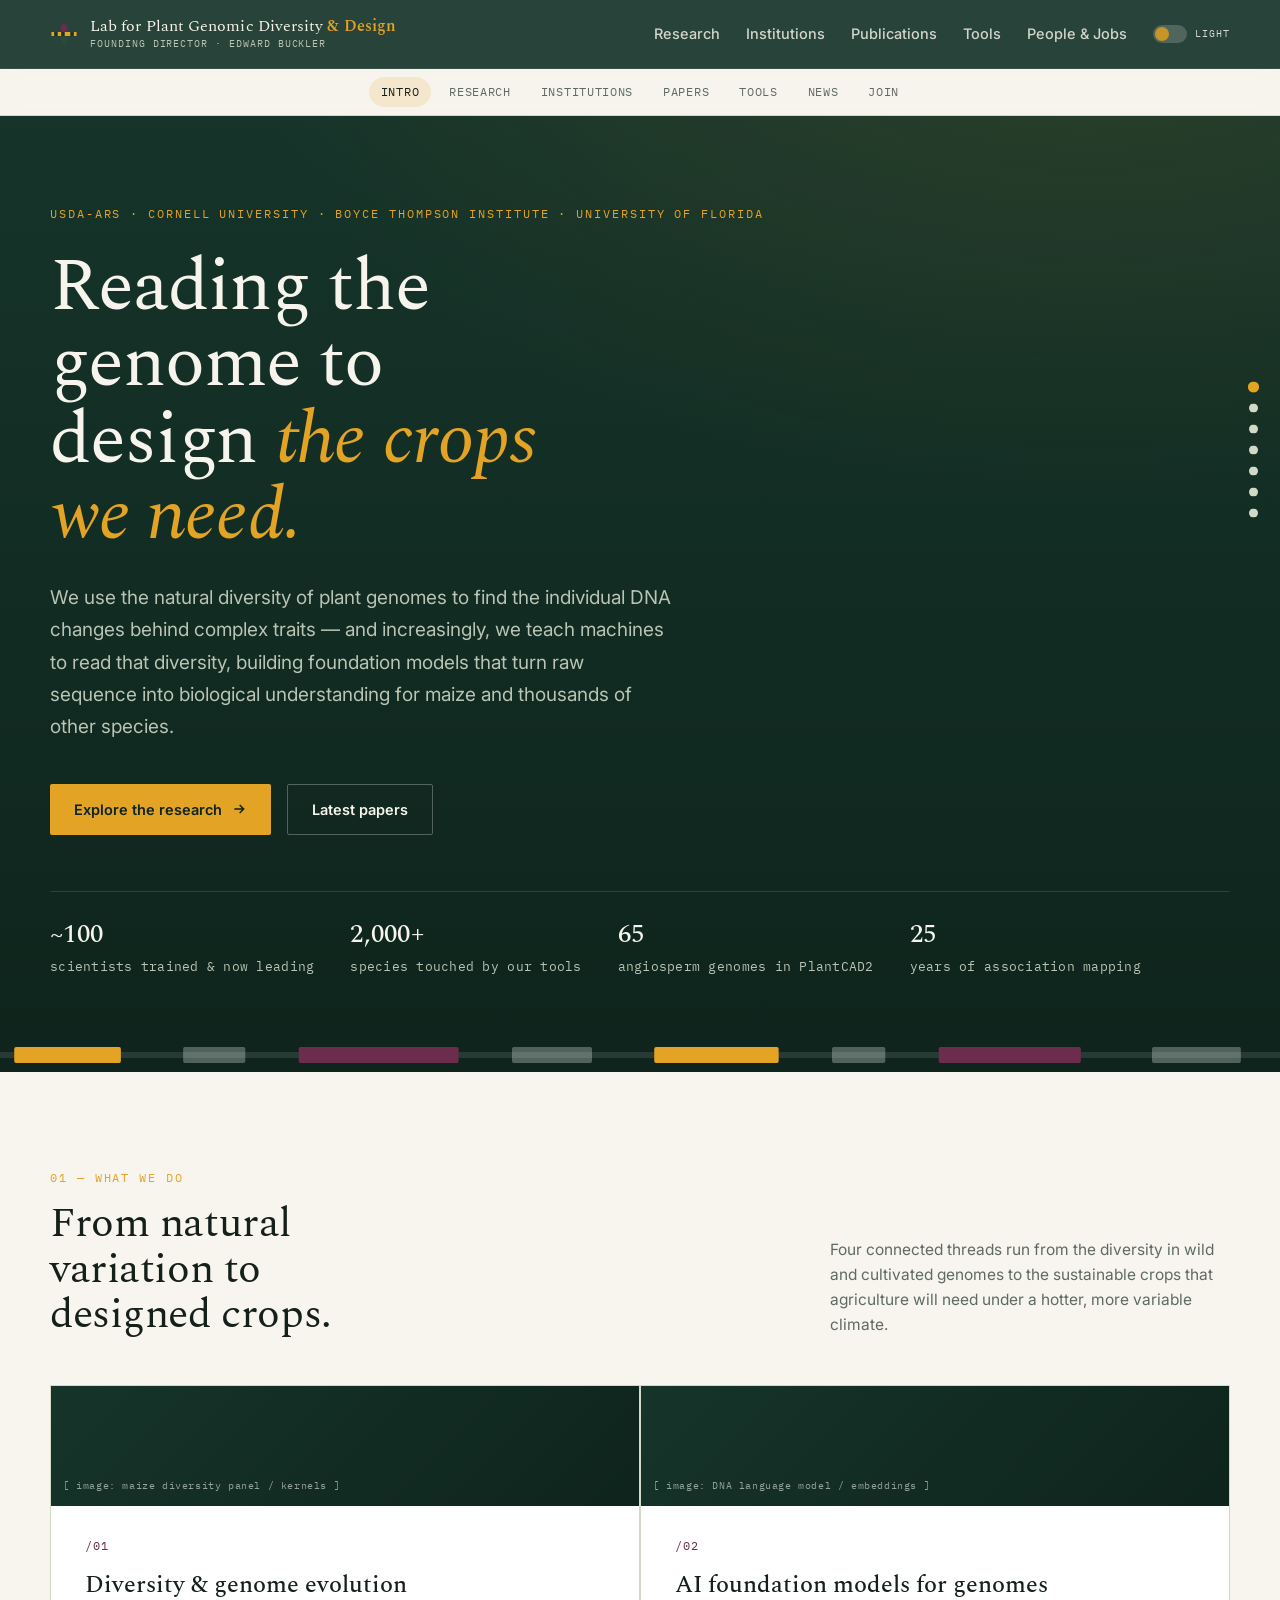
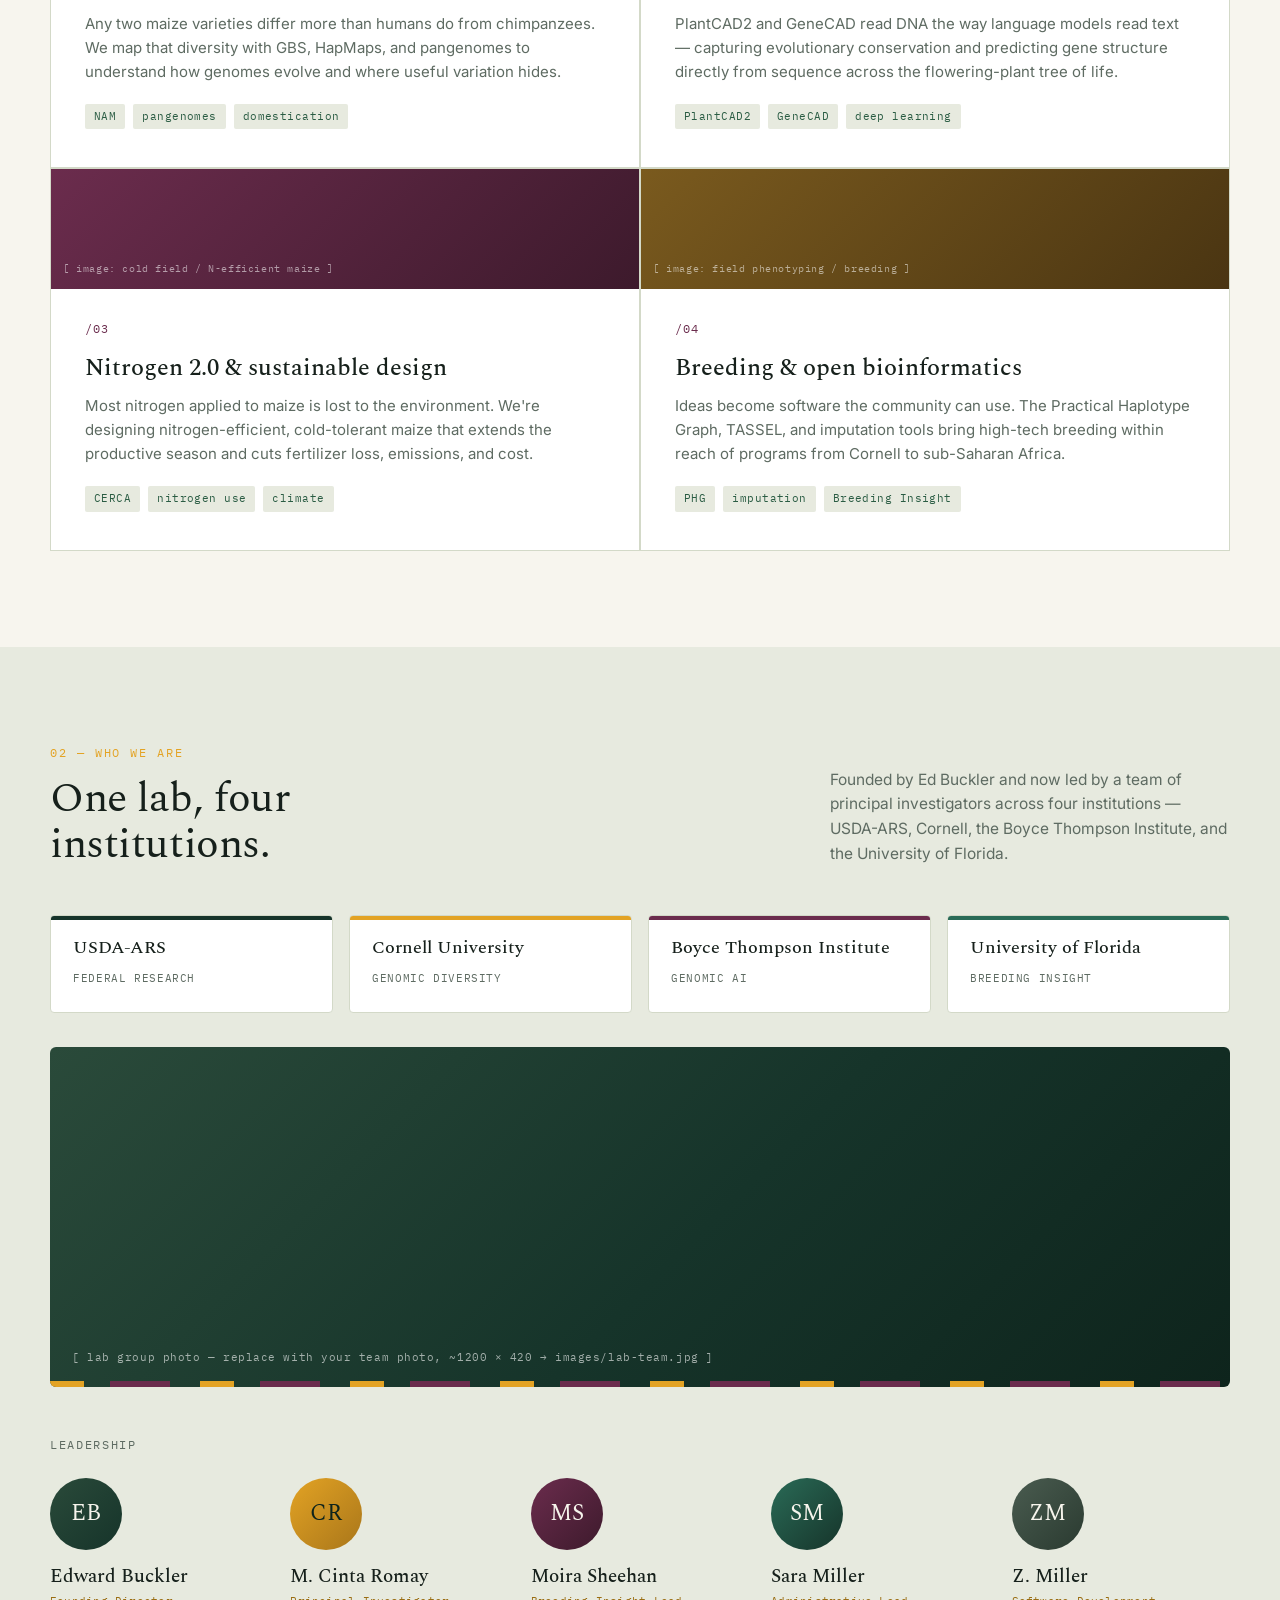
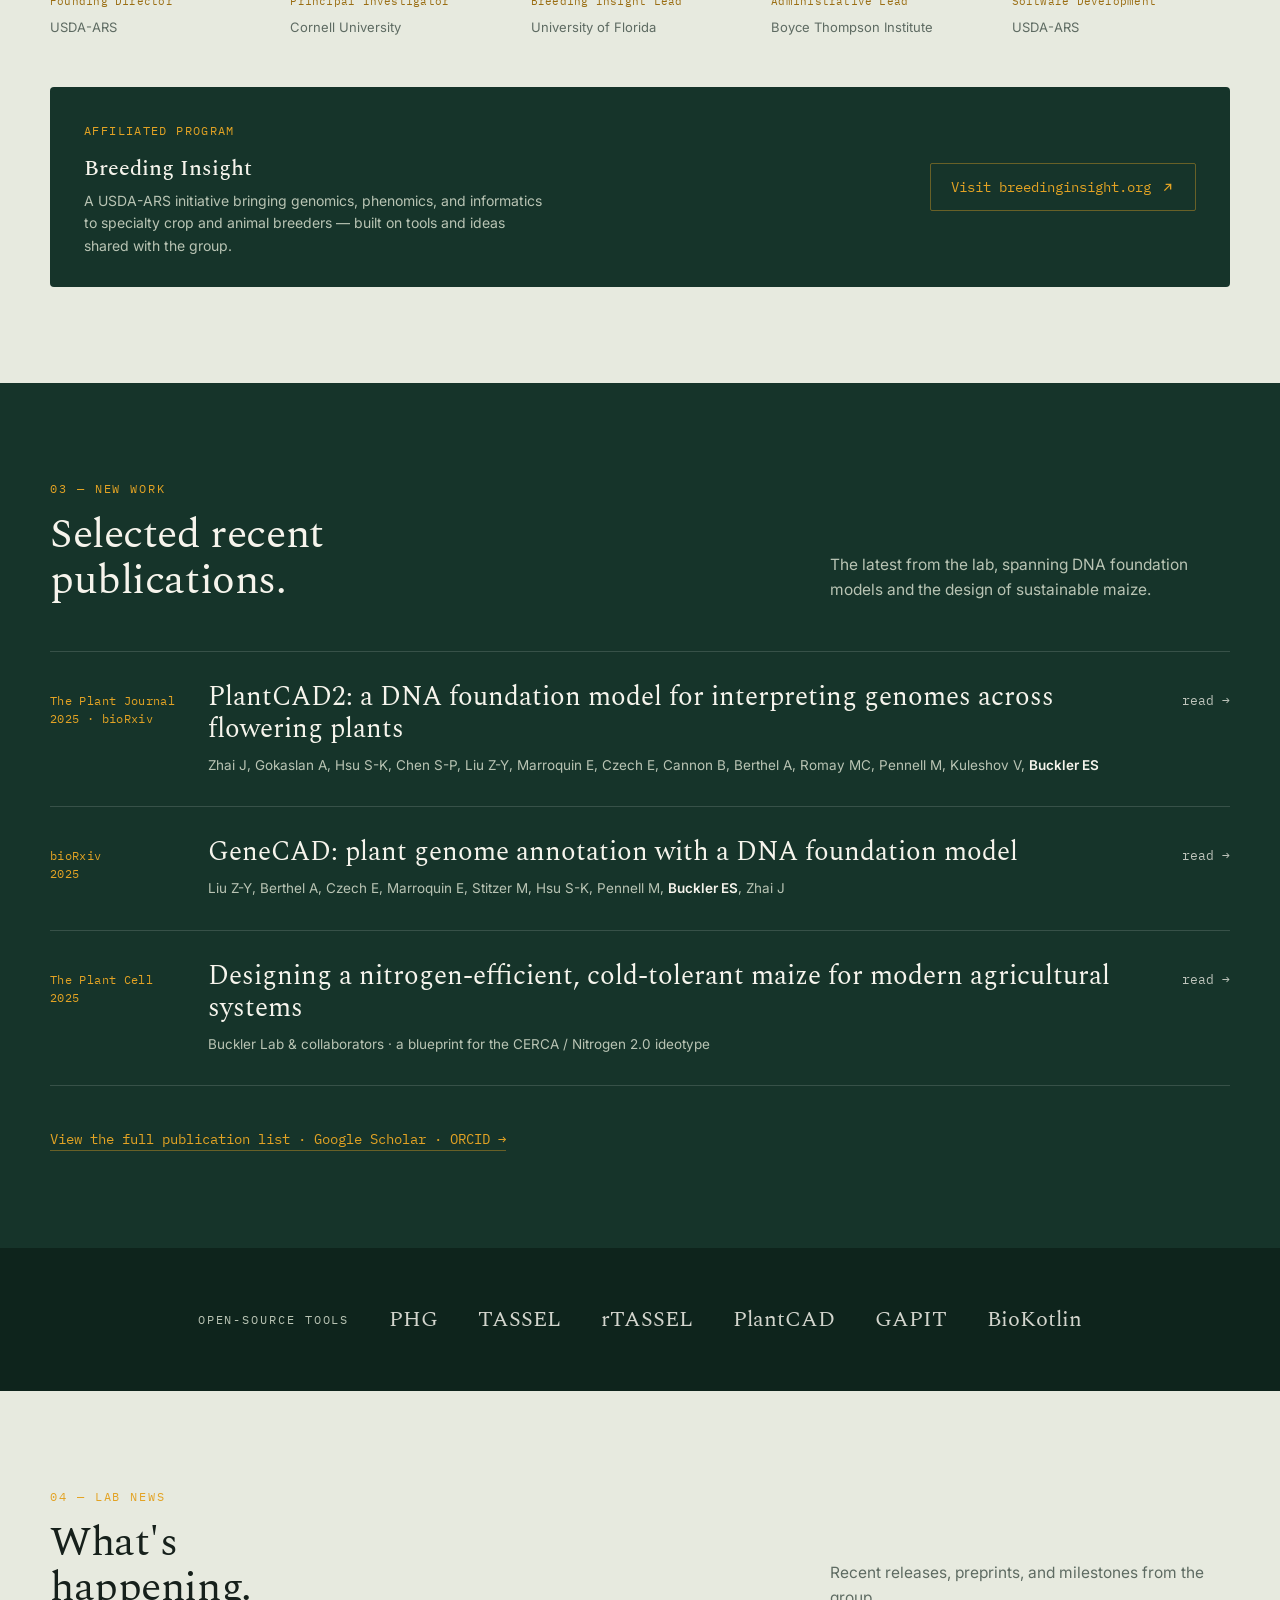
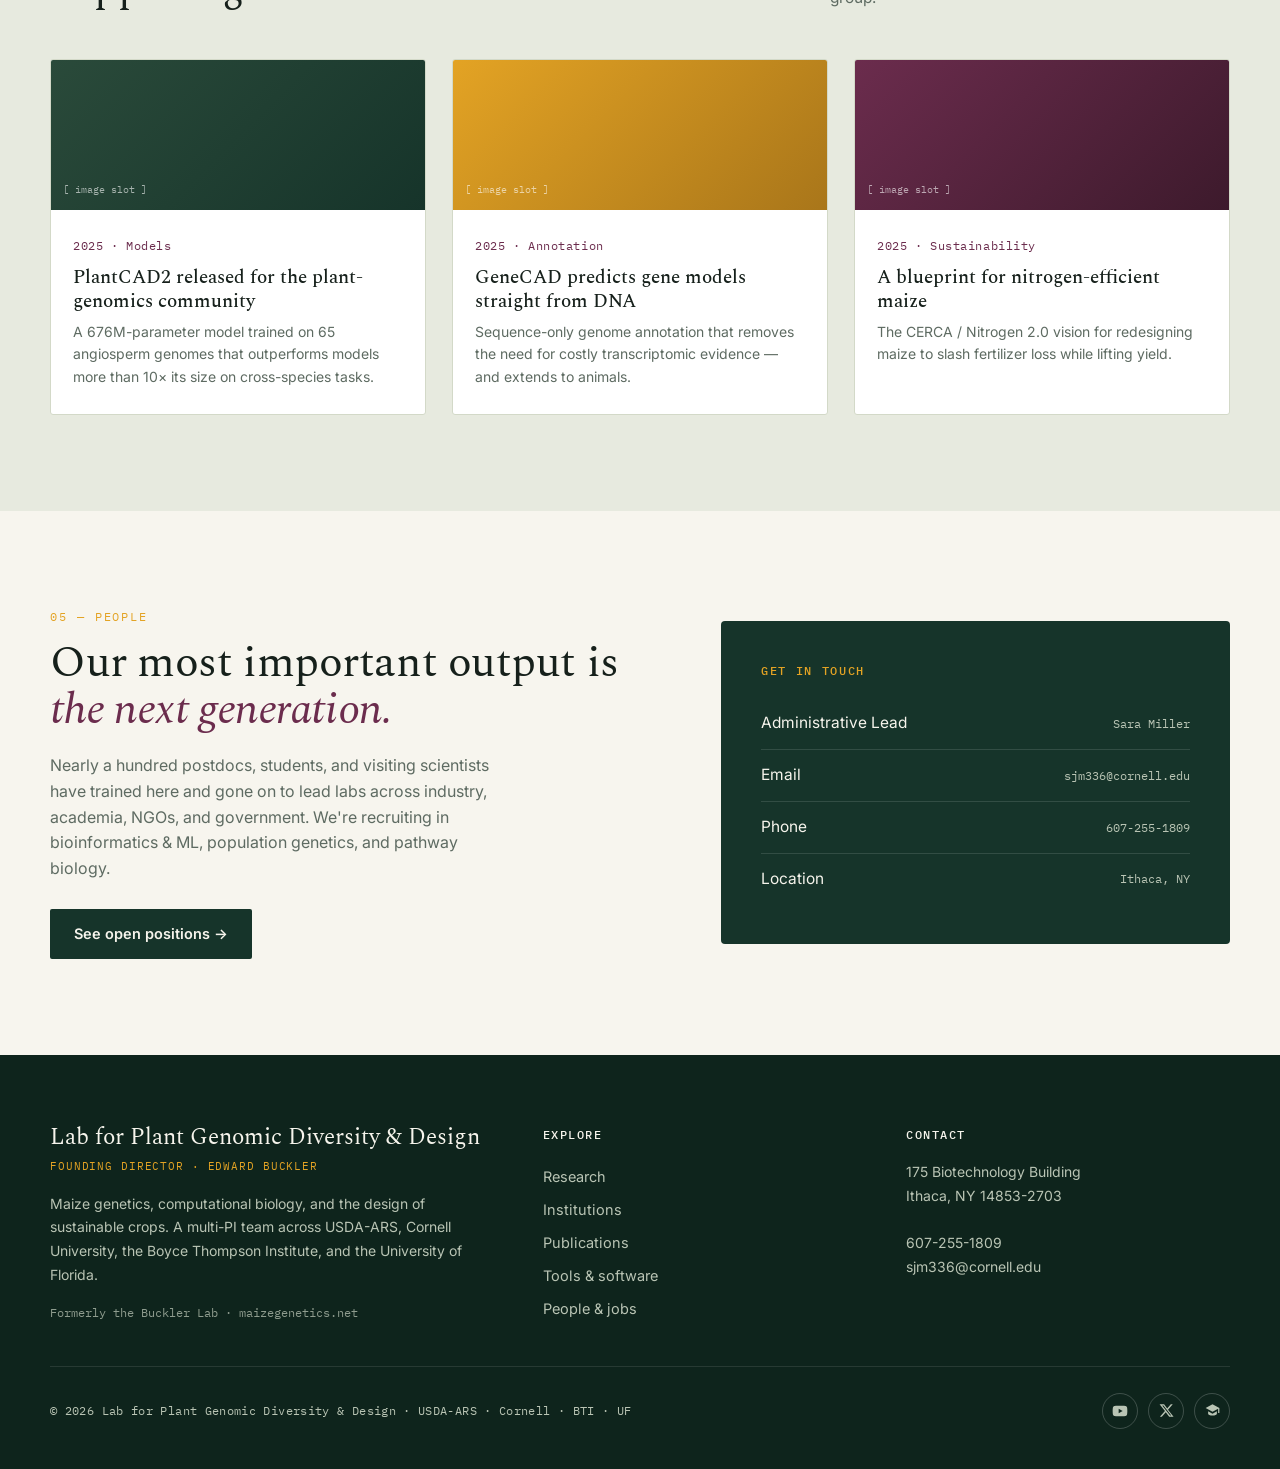
==== index.html @ bc0aaacd "Initial lab landing page" ====
<!DOCTYPE html>
<html lang="en">
<head>
  <meta charset="utf-8">
  <meta http-equiv="X-UA-Compatible" content="IE=edge">
  <meta name="viewport" content="width=device-width, initial-scale=1">
  <title>Lab for Plant Genomic Diversity &amp; Design</title>
  <meta name="description" content="Reading plant genomes to design the crops we need. A multi-PI lab across USDA-ARS, Cornell, the Boyce Thompson Institute, and the University of Florida. Formerly the Buckler Lab.">
  <link rel="preconnect" href="https://fonts.googleapis.com">
  <link rel="preconnect" href="https://fonts.gstatic.com" crossorigin>
  <link href="https://fonts.googleapis.com/css2?family=Spectral:ital,wght@0,300;0,400;0,500;0,600;1,400&family=Inter:wght@400;500;600&family=IBM+Plex+Mono:wght@400;500&display=swap" rel="stylesheet">
  <link href="css/lab-base.css" rel="stylesheet">
  <link href="css/lab-home.css" rel="stylesheet">
</head>
<body class="page-index">

  <!-- ============ PRIMARY NAV ============ -->
  <div class="nav-wrap" id="siteNav">
    <div class="container nav">
      <a class="brand" href="index.html" aria-label="Lab for Plant Genomic Diversity and Design — home">
        <svg class="mark" viewBox="0 0 40 40" fill="none" aria-hidden="true">
          <rect x="2" y="17" width="36" height="6" rx="1" fill="#E3A324"/>
          <rect x="6" y="17" width="5" height="6" fill="#16342A"/>
          <rect x="16" y="17" width="5" height="6" fill="#16342A"/>
          <rect x="29" y="17" width="5" height="6" fill="#16342A"/>
          <path d="M20 4 C13 10 13 16 20 17 C27 16 27 10 20 4Z" fill="#6B2C4D"/>
          <path d="M20 36 C13 30 13 24 20 23 C27 24 27 30 20 36Z" fill="#2a4a3a"/>
        </svg>
        <span class="wordmark">
          <span class="name">Lab for Plant Genomic Diversity <b>&amp; Design</b></span>
          <span class="byline">Founding Director · Edward Buckler</span>
        </span>
      </a>
      <div class="nav-right">
        <div class="nav-links" id="navLinks">
          <a href="#research">Research</a>
          <a href="#institutions">Institutions</a>
          <a href="#papers">Publications</a>
          <a href="#tools">Tools</a>
          <a href="#join">People &amp; Jobs</a>
        </div>
        <button class="theme-toggle" id="themeToggle" type="button" aria-label="Toggle dark and light mode" aria-pressed="false">
          <span class="track"><span class="thumb"></span></span>
          <span class="lbl" id="themeLabel">Light</span>
        </button>
        <button class="mobile-toggle" id="mobileToggle" aria-label="Toggle navigation">Menu</button>
      </div>
    </div>
  </div>

  <!-- ============ SECTION (scroll-spy) NAV ============ -->
  <nav class="section-nav" aria-label="Section navigation">
    <div class="container section-nav-inner">
      <a href="#top" class="section-link active" data-section-link="#top">Intro</a>
      <a href="#research" class="section-link" data-section-link="#research">Research</a>
      <a href="#institutions" class="section-link" data-section-link="#institutions">Institutions</a>
      <a href="#papers" class="section-link" data-section-link="#papers">Papers</a>
      <a href="#tools" class="section-link" data-section-link="#tools">Tools</a>
      <a href="#news" class="section-link" data-section-link="#news">News</a>
      <a href="#join" class="section-link" data-section-link="#join">Join</a>
    </div>
  </nav>

  <!-- ============ FLOATING DOTS ============ -->
  <nav class="floating-indicator" aria-label="Section progress">
    <a href="#top" class="floating-dot active" data-float-section="#top" aria-label="Intro"></a>
    <a href="#research" class="floating-dot" data-float-section="#research" aria-label="Research"></a>
    <a href="#institutions" class="floating-dot" data-float-section="#institutions" aria-label="Institutions"></a>
    <a href="#papers" class="floating-dot" data-float-section="#papers" aria-label="Papers"></a>
    <a href="#tools" class="floating-dot" data-float-section="#tools" aria-label="Tools"></a>
    <a href="#news" class="floating-dot" data-float-section="#news" aria-label="News"></a>
    <a href="#join" class="floating-dot" data-float-section="#join" aria-label="Join"></a>
  </nav>

  <!-- ============ HERO ============ -->
  <header class="hero" id="top">
    <div class="wrap">
      <span class="eyebrow">USDA-ARS · Cornell University · Boyce Thompson Institute · University of Florida</span>
      <h1>Reading the genome to design <em>the crops we need.</em></h1>
      <p class="lede">We use the natural diversity of plant genomes to find the individual DNA changes behind complex traits — and increasingly, we teach machines to read that diversity, building foundation models that turn raw sequence into biological understanding for maize and thousands of other species.</p>
      <div class="hero-cta">
        <a class="btn btn-primary" href="#research">Explore the research
          <svg width="16" height="16" viewBox="0 0 24 24" fill="none" stroke="currentColor" stroke-width="2.2"><path d="M5 12h14M13 6l6 6-6 6"/></svg>
        </a>
        <a class="btn btn-ghost" href="#papers">Latest papers</a>
      </div>
      <div class="statline">
        <div><b>~100</b>scientists trained &amp; now leading</div>
        <div><b>2,000+</b>species touched by our tools</div>
        <div><b>65</b>angiosperm genomes in PlantCAD2</div>
        <div><b>25</b>years of association mapping</div>
      </div>
    </div>
    <div class="hero-track">
      <svg class="track" viewBox="0 0 1440 34" preserveAspectRatio="none" aria-hidden="true">
        <g class="drift">
          <rect x="0" y="14" width="2880" height="6" fill="rgba(255,255,255,0.10)"/>
          <rect x="40" y="9" width="120" height="16" rx="2" fill="#E3A324"/>
          <rect x="230" y="9" width="70" height="16" rx="2" fill="rgba(255,255,255,0.28)"/>
          <rect x="360" y="9" width="180" height="16" rx="2" fill="#6B2C4D"/>
          <rect x="600" y="9" width="90" height="16" rx="2" fill="rgba(255,255,255,0.28)"/>
          <rect x="760" y="9" width="140" height="16" rx="2" fill="#E3A324"/>
          <rect x="960" y="9" width="60" height="16" rx="2" fill="rgba(255,255,255,0.28)"/>
          <rect x="1080" y="9" width="160" height="16" rx="2" fill="#6B2C4D"/>
          <rect x="1320" y="9" width="100" height="16" rx="2" fill="rgba(255,255,255,0.28)"/>
          <rect x="1480" y="9" width="120" height="16" rx="2" fill="#E3A324"/>
          <rect x="1670" y="9" width="70" height="16" rx="2" fill="rgba(255,255,255,0.28)"/>
          <rect x="1800" y="9" width="180" height="16" rx="2" fill="#6B2C4D"/>
          <rect x="2040" y="9" width="90" height="16" rx="2" fill="rgba(255,255,255,0.28)"/>
          <rect x="2200" y="9" width="140" height="16" rx="2" fill="#E3A324"/>
        </g>
      </svg>
    </div>
  </header>

  <!-- ============ RESEARCH ============ -->
  <section id="research" class="section research">
    <div class="wrap">
      <div class="sec-head reveal">
        <div>
          <span class="sec-num">01 — WHAT WE DO</span>
          <h2>From natural variation to designed crops.</h2>
        </div>
        <p>Four connected threads run from the diversity in wild and cultivated genomes to the sustainable crops that agriculture will need under a hotter, more variable climate.</p>
      </div>
      <div class="cards reveal">
        <div class="card">
          <div class="imgslot"><span class="note">[ image: maize diversity panel / kernels ]</span></div>
          <span class="k">/01</span>
          <h3>Diversity &amp; genome evolution</h3>
          <p>Any two maize varieties differ more than humans do from chimpanzees. We map that diversity with GBS, HapMaps, and pangenomes to understand how genomes evolve and where useful variation hides.</p>
          <div class="tags"><span class="tag">NAM</span><span class="tag">pangenomes</span><span class="tag">domestication</span></div>
        </div>
        <div class="card">
          <div class="imgslot"><span class="note">[ image: DNA language model / embeddings ]</span></div>
          <span class="k">/02</span>
          <h3>AI foundation models for genomes</h3>
          <p>PlantCAD2 and GeneCAD read DNA the way language models read text — capturing evolutionary conservation and predicting gene structure directly from sequence across the flowering-plant tree of life.</p>
          <div class="tags"><span class="tag">PlantCAD2</span><span class="tag">GeneCAD</span><span class="tag">deep learning</span></div>
        </div>
        <div class="card">
          <div class="imgslot"><span class="note">[ image: cold field / N-efficient maize ]</span></div>
          <span class="k">/03</span>
          <h3>Nitrogen 2.0 &amp; sustainable design</h3>
          <p>Most nitrogen applied to maize is lost to the environment. We're designing nitrogen-efficient, cold-tolerant maize that extends the productive season and cuts fertilizer loss, emissions, and cost.</p>
          <div class="tags"><span class="tag">CERCA</span><span class="tag">nitrogen use</span><span class="tag">climate</span></div>
        </div>
        <div class="card">
          <div class="imgslot"><span class="note">[ image: field phenotyping / breeding ]</span></div>
          <span class="k">/04</span>
          <h3>Breeding &amp; open bioinformatics</h3>
          <p>Ideas become software the community can use. The Practical Haplotype Graph, TASSEL, and imputation tools bring high-tech breeding within reach of programs from Cornell to sub-Saharan Africa.</p>
          <div class="tags"><span class="tag">PHG</span><span class="tag">imputation</span><span class="tag">Breeding Insight</span></div>
        </div>
      </div>
    </div>
  </section>

  <!-- ============ INSTITUTIONS ============ -->
  <section id="institutions" class="section inst">
    <div class="wrap">
      <div class="sec-head reveal">
        <div>
          <span class="sec-num">02 — WHO WE ARE</span>
          <h2>One lab, four institutions.</h2>
        </div>
        <p>Founded by Ed Buckler and now led by a team of principal investigators across four institutions — USDA-ARS, Cornell, the Boyce Thompson Institute, and the University of Florida.</p>
      </div>

      <div class="inst-band reveal">
        <div class="inst-chip"><span class="bar"></span><h3>USDA-ARS</h3><span>Federal research</span></div>
        <div class="inst-chip"><span class="bar"></span><h3>Cornell University</h3><span>Genomic diversity</span></div>
        <div class="inst-chip"><span class="bar"></span><h3>Boyce Thompson Institute</h3><span>Genomic AI</span></div>
        <div class="inst-chip"><span class="bar"></span><h3>University of Florida</h3><span>Breeding Insight</span></div>
      </div>

      <div class="labphoto reveal">
        <span class="note">[ lab group photo — replace with your team photo, ~1200 × 420 → images/lab-team.jpg ]</span>
        <span class="strip"></span>
      </div>

      <div class="reveal">
        <div class="leads-h">Leadership</div>
        <div class="leads">
          <div class="lead-card">
            <div class="avatar">EB</div>
            <h4>Edward Buckler</h4>
            <span class="r">Founding Director</span>
            <span class="i">USDA-ARS</span>
          </div>
          <div class="lead-card">
            <div class="avatar">CR</div>
            <h4>M. Cinta Romay</h4>
            <span class="r">Principal Investigator</span>
            <span class="i">Cornell University</span>
          </div>
          <div class="lead-card">
            <div class="avatar">MS</div>
            <h4>Moira Sheehan</h4>
            <span class="r">Breeding Insight Lead</span>
            <span class="i">University of Florida</span>
          </div>
          <div class="lead-card">
            <div class="avatar">SM</div>
            <h4>Sara Miller</h4>
            <span class="r">Administrative Lead</span>
            <span class="i">Boyce Thompson Institute</span>
          </div>
          <div class="lead-card">
            <div class="avatar">ZM</div>
            <h4>Z. Miller</h4>
            <span class="r">Software Development</span>
            <span class="i">USDA-ARS</span>
          </div>
        </div>
      </div>

      <a class="affil reveal" href="https://breedinginsight.org/" target="_blank" rel="noopener">
        <div>
          <span class="lbl">Affiliated program</span>
          <h3>Breeding Insight</h3>
          <p>A USDA-ARS initiative bringing genomics, phenomics, and informatics to specialty crop and animal breeders — built on tools and ideas shared with the group.</p>
        </div>
        <span class="go">Visit breedinginsight.org
          <svg width="15" height="15" viewBox="0 0 24 24" fill="none" stroke="currentColor" stroke-width="2.2"><path d="M7 17 17 7M9 7h8v8"/></svg>
        </span>
      </a>
    </div>
  </section>

  <!-- ============ FEATURED PAPERS ============ -->
  <section id="papers" class="section papers">
    <div class="wrap">
      <div class="sec-head reveal">
        <div>
          <span class="sec-num">03 — NEW WORK</span>
          <h2>Selected recent publications.</h2>
        </div>
        <p>The latest from the lab, spanning DNA foundation models and the design of sustainable maize.</p>
      </div>

      <div class="reveal">
        <a class="paper" href="https://doi.org/10.1101/2025.08.27.672609" target="_blank" rel="noopener">
          <div class="venue">The Plant Journal<br>2025 · bioRxiv</div>
          <div>
            <h3>PlantCAD2: a DNA foundation model for interpreting genomes across flowering plants</h3>
            <p class="authors">Zhai J, Gokaslan A, Hsu S-K, Chen S-P, Liu Z-Y, Marroquin E, Czech E, Cannon B, Berthel A, Romay MC, Pennell M, Kuleshov V, <b>Buckler ES</b></p>
          </div>
          <span class="go">read →</span>
        </a>

        <a class="paper" href="https://doi.org/10.1101/2025.10.31.685877" target="_blank" rel="noopener">
          <div class="venue">bioRxiv<br>2025</div>
          <div>
            <h3>GeneCAD: plant genome annotation with a DNA foundation model</h3>
            <p class="authors">Liu Z-Y, Berthel A, Czech E, Marroquin E, Stitzer M, Hsu S-K, Pennell M, <b>Buckler ES</b>, Zhai J</p>
          </div>
          <span class="go">read →</span>
        </a>

        <a class="paper" href="https://doi.org/10.1093/plcell/koaf139" target="_blank" rel="noopener">
          <div class="venue">The Plant Cell<br>2025</div>
          <div>
            <h3>Designing a nitrogen-efficient, cold-tolerant maize for modern agricultural systems</h3>
            <p class="authors">Buckler Lab &amp; collaborators · a blueprint for the CERCA / Nitrogen&nbsp;2.0 ideotype</p>
          </div>
          <span class="go">read →</span>
        </a>
      </div>

      <div class="papers-foot reveal">
        <a href="#" target="_blank" rel="noopener">View the full publication list · Google Scholar · ORCID →</a>
      </div>
    </div>
  </section>

  <!-- ============ TOOLS ============ -->
  <div class="tools">
    <div class="wrap">
      <span class="lbl">Open-source tools</span>
      <a href="#">PHG</a>
      <a href="#">TASSEL</a>
      <a href="#">rTASSEL</a>
      <a href="#">PlantCAD</a>
      <a href="#">GAPIT</a>
      <a href="https://www.biokotlin.org/">BioKotlin</a>
    </div>
  </div>

  <!-- ============ NEWS ============ -->
  <section id="news" class="section news">
    <div class="wrap">
      <div class="sec-head reveal">
        <div>
          <span class="sec-num">04 — LAB NEWS</span>
          <h2>What's happening.</h2>
        </div>
        <p>Recent releases, preprints, and milestones from the group.</p>
      </div>
      <div class="news-grid reveal">
        <article class="item">
          <div class="thumb"><span class="note">[ image slot ]</span></div>
          <div class="body">
            <span class="date">2025 · Models</span>
            <h3>PlantCAD2 released for the plant-genomics community</h3>
            <p>A 676M-parameter model trained on 65 angiosperm genomes that outperforms models more than 10× its size on cross-species tasks.</p>
          </div>
        </article>
        <article class="item">
          <div class="thumb"><span class="note">[ image slot ]</span></div>
          <div class="body">
            <span class="date">2025 · Annotation</span>
            <h3>GeneCAD predicts gene models straight from DNA</h3>
            <p>Sequence-only genome annotation that removes the need for costly transcriptomic evidence — and extends to animals.</p>
          </div>
        </article>
        <article class="item">
          <div class="thumb"><span class="note">[ image slot ]</span></div>
          <div class="body">
            <span class="date">2025 · Sustainability</span>
            <h3>A blueprint for nitrogen-efficient maize</h3>
            <p>The CERCA / Nitrogen&nbsp;2.0 vision for redesigning maize to slash fertilizer loss while lifting yield.</p>
          </div>
        </article>
      </div>
    </div>
  </section>

  <!-- ============ JOIN ============ -->
  <section id="join" class="section join">
    <div class="wrap">
      <div class="reveal">
        <span class="sec-num">05 — PEOPLE</span>
        <h2>Our most important output is <em>the next generation.</em></h2>
        <p>Nearly a hundred postdocs, students, and visiting scientists have trained here and gone on to lead labs across industry, academia, NGOs, and government. We're recruiting in bioinformatics &amp; ML, population genetics, and pathway biology.</p>
        <div class="hero-cta" style="margin-top:28px">
          <a class="btn btn-primary" style="background:var(--forest);color:var(--on-dark)" href="#">See open positions →</a>
        </div>
      </div>
      <div class="panel reveal">
        <h3>Get in touch</h3>
        <ul>
          <li>Administrative Lead <span>Sara Miller</span></li>
          <li>Email <span>sjm336@cornell.edu</span></li>
          <li>Phone <span>607-255-1809</span></li>
          <li>Location <span>Ithaca, NY</span></li>
        </ul>
      </div>
    </div>
  </section>

  <!-- ============ FOOTER ============ -->
  <footer>
    <div class="wrap">
      <div class="foot-grid">
        <div class="foot-brand">
          <div class="name">Lab for Plant Genomic Diversity &amp; Design</div>
          <p class="fd">Founding Director · Edward Buckler</p>
          <p>Maize genetics, computational biology, and the design of sustainable crops. A multi-PI team across USDA-ARS, Cornell University, the Boyce Thompson Institute, and the University of Florida.</p>
          <p class="heritage">Formerly the Buckler Lab · maizegenetics.net</p>
        </div>
        <div>
          <h4>Explore</h4>
          <a href="#research">Research</a>
          <a href="#institutions">Institutions</a>
          <a href="#papers">Publications</a>
          <a href="#tools">Tools &amp; software</a>
          <a href="#join">People &amp; jobs</a>
        </div>
        <div>
          <h4>Contact</h4>
          <p>175 Biotechnology Building<br>Ithaca, NY 14853-2703<br><br>607-255-1809<br>sjm336@cornell.edu</p>
        </div>
      </div>
      <div class="foot-bottom">
        <p>© <span id="yr"></span> Lab for Plant Genomic Diversity &amp; Design · USDA-ARS · Cornell · BTI · UF</p>
        <div class="foot-social">
          <a href="#" aria-label="YouTube"><svg width="16" height="16" viewBox="0 0 24 24" fill="currentColor"><path d="M23 12s0-3.8-.5-5.6a2.9 2.9 0 0 0-2-2C18.7 4 12 4 12 4s-6.7 0-8.5.4a2.9 2.9 0 0 0-2 2C1 8.2 1 12 1 12s0 3.8.5 5.6a2.9 2.9 0 0 0 2 2C5.3 20 12 20 12 20s6.7 0 8.5-.4a2.9 2.9 0 0 0 2-2C23 15.8 23 12 23 12zM10 15.5v-7l6 3.5-6 3.5z"/></svg></a>
          <a href="#" aria-label="Twitter / X"><svg width="15" height="15" viewBox="0 0 24 24" fill="currentColor"><path d="M18.9 2H22l-7.6 8.7L23.3 22h-7l-5.5-7.2L4.5 22H1.4l8.1-9.3L.9 2h7.2l5 6.6L18.9 2zm-1.2 18h1.9L7.1 4H5.1l12.6 16z"/></svg></a>
          <a href="#" aria-label="Google Scholar"><svg width="15" height="15" viewBox="0 0 24 24" fill="currentColor"><path d="M12 2 1 8l11 6 9-4.9V16h2V8L12 2zM5 13.2V17c0 1.7 3.1 3 7 3s7-1.3 7-3v-3.8l-7 3.8-7-3.8z"/></svg></a>
        </div>
      </div>
    </div>
  </footer>

  <script src="js/lab-global.js"></script>
</body>
</html>
---- css/lab-base.css ----
/* ============================================================
   Lab for Plant Genomic Diversity & Design — base styles
   Tokens, theming (light/dark), layout, nav, shared elements.
   No build step; plain CSS. Sibling to the CERCA landing repo.
   ============================================================ */

:root{
  /* brand palette */
  --gold:#E3A324;          /* kernel gold — primary accent */
  --gold-soft:#F0B23A;
  --green:#2A5C43;         /* mid leaf */
  --forest:#16342A;        /* deep canopy — always-dark bands */
  --forest-2:#0E241C;      /* darker */
  --anthocyanin:#6B2C4D;   /* maize pigment — secondary accent */

  /* light theme surfaces + text */
  --bg:#F7F5EE;            /* warm paper */
  --band:#F7F5EE;          /* light band (research, join) */
  --band-alt:#E7EADF;      /* muted sage band (institutions, news) */
  --surface:#ffffff;
  --line:#D3D9C8;
  --text-main:#16201B;
  --text-soft:#5E6B62;
  --on-dark:#F6F4EC;       /* text on deep-green bands */
  --on-dark-soft:#B9C4B4;

  /* structure */
  --max:1180px;
  --nav-h:68px;
  --section-nav-h:46px;
  --radius-lg:6px;
  --radius-md:4px;
  --radius-sm:2px;
  --shadow-soft:0 14px 34px rgba(22,52,42,.10);
}

body.theme-dark{
  --bg:#0E1F18;
  --band:#12241C;
  --band-alt:#0C1B15;
  --surface:#15291F;
  --line:rgba(246,244,236,.12);
  --text-main:#F3F1E6;
  --text-soft:rgba(243,241,230,.72);
}

*{box-sizing:border-box;margin:0;padding:0}
html{
  scroll-behavior:smooth;
  scroll-padding-top:calc(var(--nav-h) + var(--section-nav-h) + 12px);
}
body{
  font-family:"Inter",ui-sans-serif,system-ui,-apple-system,"Segoe UI",sans-serif;
  background:var(--bg);
  color:var(--text-main);
  line-height:1.6;
  -webkit-font-smoothing:antialiased;
  overflow-x:hidden;
  transition:background .35s ease,color .35s ease;
}
h1,h2,h3,h4{font-family:"Spectral",Georgia,serif;font-weight:400}
.mono{font-family:"IBM Plex Mono",monospace}
a{color:inherit;text-decoration:none}
img{max-width:100%;display:block}
button{font:inherit;cursor:pointer}
.container,.wrap{width:min(calc(100% - 44px),var(--max));margin:0 auto}
.section{padding:96px 0;position:relative}
.eyebrow{font-family:"IBM Plex Mono",monospace;font-size:12px;letter-spacing:.16em;text-transform:uppercase;color:var(--gold)}
.sec-num{font-family:"IBM Plex Mono",monospace;font-size:12px;color:var(--gold);letter-spacing:.16em;display:block;margin-bottom:14px}

/* ---------- primary nav ---------- */
.nav-wrap{
  position:sticky;top:0;z-index:60;
  background:rgba(22,52,42,.92);
  backdrop-filter:blur(8px);
  border-bottom:1px solid rgba(255,255,255,.08);
}
body.theme-dark .nav-wrap{background:rgba(7,19,14,.92)}
.nav{display:flex;align-items:center;justify-content:space-between;height:var(--nav-h)}
.brand{display:flex;align-items:center;gap:12px;color:var(--on-dark)}
.brand .mark{width:28px;height:28px;flex:none}
.brand .wordmark{display:flex;flex-direction:column;line-height:1.05}
.brand .name{font-family:"Spectral",serif;font-size:15.5px;letter-spacing:.005em;white-space:nowrap}
.brand .name b{font-weight:600;color:var(--gold)}
.brand .byline{font-family:"IBM Plex Mono",monospace;font-size:9.5px;letter-spacing:.1em;text-transform:uppercase;color:var(--on-dark-soft);margin-top:4px}
.nav-right{display:flex;align-items:center;gap:26px}
.nav-links{display:flex;gap:26px}
.nav-links a{color:var(--on-dark);font-size:14.5px;font-weight:500;opacity:.82;padding:6px 0;position:relative;transition:opacity .2s}
.nav-links a::after{content:"";position:absolute;left:0;bottom:0;height:1.5px;width:0;background:var(--gold);transition:width .25s ease}
.nav-links a:hover{opacity:1}
.nav-links a:hover::after{width:100%}
.theme-toggle{display:flex;align-items:center;gap:8px;background:none;border:0;color:var(--on-dark);opacity:.85}
.theme-toggle:hover{opacity:1}
.theme-toggle .track{width:34px;height:18px;border-radius:20px;background:rgba(255,255,255,.22);position:relative;transition:background .2s}
.theme-toggle .thumb{position:absolute;top:2px;left:2px;width:14px;height:14px;border-radius:50%;background:var(--gold);transition:transform .2s}
body.theme-dark .theme-toggle .thumb{transform:translateX(16px)}
.theme-toggle .lbl{font-family:"IBM Plex Mono",monospace;font-size:10px;letter-spacing:.1em;text-transform:uppercase}
.mobile-toggle{display:none;background:none;border:0;color:var(--on-dark);font-family:"IBM Plex Mono",monospace;font-size:12px;letter-spacing:.1em;text-transform:uppercase}

/* ---------- section (scroll-spy) nav ---------- */
.section-nav{
  position:sticky;top:var(--nav-h);z-index:55;
  background:color-mix(in srgb,var(--bg) 82%,transparent);
  backdrop-filter:blur(8px);
  border-bottom:1px solid var(--line);
}
.section-nav-inner{display:flex;justify-content:center;height:var(--section-nav-h);align-items:center;gap:6px;overflow-x:auto}
.section-link{font-family:"IBM Plex Mono",monospace;font-size:11.5px;letter-spacing:.06em;text-transform:uppercase;color:var(--text-soft);padding:6px 12px;border-radius:20px;white-space:nowrap;transition:background .2s,color .2s}
.section-link:hover{color:var(--text-main)}
.section-link.active{background:rgba(227,163,36,.16);color:var(--text-main)}

/* ---------- floating dot indicator ---------- */
.floating-indicator{position:fixed;right:22px;top:50%;transform:translateY(-50%);z-index:40;display:flex;flex-direction:column;gap:12px}
.floating-dot{width:9px;height:9px;border-radius:50%;background:var(--line);border:1px solid transparent;transition:background .2s,transform .2s}
.floating-dot:hover{transform:scale(1.3)}
.floating-dot.active{background:var(--gold);transform:scale(1.25)}

/* ---------- buttons ---------- */
.btn{display:inline-flex;align-items:center;gap:9px;padding:13px 24px;border-radius:var(--radius-sm);font-weight:600;font-size:14.5px;transition:transform .18s ease,background .18s ease}
.btn-primary{background:var(--gold);color:var(--forest-2)}
.btn-primary:hover{transform:translateY(-2px);background:var(--gold-soft)}
.btn-ghost{border:1px solid rgba(255,255,255,.28);color:var(--on-dark)}
.btn-ghost:hover{border-color:var(--gold);color:var(--gold)}

/* ---------- section headings ---------- */
.sec-head{display:flex;align-items:flex-end;justify-content:space-between;gap:24px;margin-bottom:48px;flex-wrap:wrap}
.sec-head h2{font-size:clamp(28px,3.6vw,42px);line-height:1.08;letter-spacing:-.01em;max-width:16ch}
.sec-head p{color:var(--text-soft);max-width:40ch;font-size:15.5px}

/* ---------- footer ---------- */
footer{background:var(--forest-2);color:var(--on-dark-soft);padding:70px 0 40px}
.foot-grid{display:grid;grid-template-columns:1.4fr 1fr 1fr;gap:40px;padding-bottom:40px;border-bottom:1px solid rgba(255,255,255,.1)}
.foot-grid h4{font-family:"IBM Plex Mono",monospace;font-size:12px;letter-spacing:.12em;text-transform:uppercase;color:var(--on-dark);margin-bottom:16px;font-weight:500}
.foot-brand .name{font-family:"Spectral",serif;font-size:23px;color:var(--on-dark);margin-bottom:6px;line-height:1.15}
.foot-brand .fd{font-family:"IBM Plex Mono",monospace;font-size:11px;letter-spacing:.08em;text-transform:uppercase;color:var(--gold);margin-bottom:16px}
.foot-brand .heritage{font-family:"IBM Plex Mono",monospace;font-size:11.5px;color:var(--on-dark-soft);margin-top:16px;opacity:.75}
.foot-grid a{display:block;color:var(--on-dark-soft);font-size:14.5px;padding:5px 0;transition:color .2s}
.foot-grid a:hover{color:var(--gold)}
.foot-grid p{font-size:14px;line-height:1.7}
.foot-bottom{display:flex;justify-content:space-between;align-items:center;padding-top:26px;flex-wrap:wrap;gap:14px}
.foot-bottom p{font-family:"IBM Plex Mono",monospace;font-size:12px;letter-spacing:.03em}
.foot-social{display:flex;gap:10px}
.foot-social a{width:36px;height:36px;border:1px solid rgba(255,255,255,.2);border-radius:50%;display:flex;align-items:center;justify-content:center;color:var(--on-dark-soft);transition:all .2s}
.foot-social a:hover{border-color:var(--gold);color:var(--gold)}

/* ---------- reveal ---------- */
.reveal{opacity:0;transform:translateY(22px);transition:opacity .7s ease,transform .7s ease}
.reveal.in{opacity:1;transform:none}

/* ---------- responsive ---------- */
@media(max-width:860px){
  .nav-links{display:none}
  .mobile-toggle{display:block}
  .nav-links.open{display:flex;position:absolute;top:var(--nav-h);left:0;right:0;flex-direction:column;background:var(--forest-2);padding:18px 22px;gap:14px}
  .brand .name{font-size:13px}
  .brand .byline{display:none}
  .floating-indicator{display:none}
  .section{padding:70px 0}
  .foot-grid{grid-template-columns:1fr;gap:30px}
}
@media(prefers-reduced-motion:reduce){
  .reveal{opacity:1;transform:none;transition:none}
  *{scroll-behavior:auto}
  .drift{animation:none!important}
}
---- css/lab-home.css ----
/* ============================================================
   Lab landing — section styles (hero, research, institutions,
   papers, tools, news, join). Uses tokens from lab-base.css.
   ============================================================ */

/* ---------- genome-track motif ---------- */
.track{height:34px;width:100%;display:block}

/* ---------- hero ---------- */
.hero{
  background:
    radial-gradient(120% 90% at 85% -10%, rgba(227,163,36,.10), transparent 55%),
    linear-gradient(180deg,var(--forest) 0%, var(--forest-2) 100%);
  color:var(--on-dark);position:relative;overflow:hidden;padding:88px 0 0;
}
.hero .wrap{position:relative;z-index:2}
.hero .eyebrow{display:block;margin-bottom:26px}
.hero h1{font-size:clamp(38px,6vw,74px);line-height:1.03;letter-spacing:-.015em;max-width:15ch;font-weight:400}
.hero h1 em{font-style:italic;color:var(--gold)}
.hero .lede{margin-top:28px;max-width:52ch;font-size:clamp(16px,1.6vw,19px);color:var(--on-dark-soft);line-height:1.7}
.hero-cta{display:flex;gap:16px;margin-top:40px;flex-wrap:wrap}
.statline{display:flex;gap:36px;flex-wrap:wrap;margin-top:56px;padding:22px 0 0;border-top:1px solid rgba(255,255,255,.12);font-family:"IBM Plex Mono",monospace}
.statline div{font-size:13px;color:var(--on-dark-soft);letter-spacing:.02em}
.statline b{display:block;font-size:26px;color:var(--on-dark);font-weight:500;font-family:"Spectral",serif;margin-bottom:2px}
.hero-track{margin-top:60px}

/* ---------- research ---------- */
.research{background:var(--band)}
.cards{display:grid;grid-template-columns:repeat(2,1fr);gap:2px;background:var(--line);border:1px solid var(--line)}
.card{background:var(--surface);padding:38px 34px;position:relative;transition:background .25s ease}
.card .k{font-family:"IBM Plex Mono",monospace;font-size:12px;color:var(--anthocyanin);letter-spacing:.1em}
.card h3{font-size:24px;margin:14px 0 12px;line-height:1.15;font-weight:500}
.card p{color:var(--text-soft);font-size:15px}
.card .tags{margin-top:20px;display:flex;gap:8px;flex-wrap:wrap}
.tag{font-family:"IBM Plex Mono",monospace;font-size:11px;letter-spacing:.04em;color:var(--green);background:var(--band-alt);padding:4px 9px;border-radius:var(--radius-sm)}
.card .imgslot{height:120px;margin:-38px -34px 26px;display:flex;align-items:flex-end;padding:12px;position:relative;overflow:hidden;background:linear-gradient(135deg,var(--forest) 0%,var(--forest-2) 100%)}
.card .imgslot .note{font-family:"IBM Plex Mono",monospace;font-size:10px;color:rgba(255,255,255,.55);letter-spacing:.06em}
.card:nth-child(3) .imgslot{background:linear-gradient(135deg,var(--anthocyanin),#3d1a2c)}
.card:nth-child(4) .imgslot{background:linear-gradient(135deg,#7a5a1e,#4a3512)}

/* ---------- institutions & leadership ---------- */
.inst{background:var(--band-alt)}
.inst-band{display:grid;grid-template-columns:repeat(4,1fr);gap:16px;margin-bottom:34px}
.inst-chip{background:var(--surface);border:1px solid var(--line);border-radius:var(--radius-md);padding:22px;position:relative;overflow:hidden}
.inst-chip .bar{position:absolute;top:0;left:0;right:0;height:4px;background:var(--forest)}
.inst-chip:nth-child(2) .bar{background:var(--gold)}
.inst-chip:nth-child(3) .bar{background:var(--anthocyanin)}
.inst-chip:nth-child(4) .bar{background:#2a6b57}
.inst-chip h3{font-size:18px;font-weight:500;line-height:1.14;margin-bottom:6px}
.inst-chip span{font-family:"IBM Plex Mono",monospace;font-size:10.5px;letter-spacing:.06em;color:var(--text-soft);text-transform:uppercase}
.labphoto{position:relative;border-radius:var(--radius-lg);overflow:hidden;min-height:340px;background:linear-gradient(135deg,#2a4a3a 0%,var(--forest) 55%,var(--forest-2) 100%);display:flex;align-items:flex-end;padding:20px 22px;margin-bottom:48px}
.labphoto .note{font-family:"IBM Plex Mono",monospace;font-size:11px;color:rgba(255,255,255,.6);letter-spacing:.05em;z-index:2}
.labphoto .strip{position:absolute;left:0;right:0;bottom:0;height:6px;background:repeating-linear-gradient(90deg,var(--gold) 0 34px,transparent 34px 60px,var(--anthocyanin) 60px 120px,transparent 120px 150px)}
.leads-h{font-family:"IBM Plex Mono",monospace;font-size:12px;letter-spacing:.14em;text-transform:uppercase;color:var(--text-soft);margin-bottom:24px}
.leads{display:grid;grid-template-columns:repeat(5,1fr);gap:22px}
.lead-card .avatar{width:72px;height:72px;border-radius:50%;margin-bottom:16px;display:flex;align-items:center;justify-content:center;font-family:"Spectral",serif;font-size:23px;color:var(--on-dark);background:linear-gradient(135deg,#2a4a3a,var(--forest))}
.lead-card:nth-child(2) .avatar{background:linear-gradient(135deg,var(--gold),#a9761a);color:var(--forest-2)}
.lead-card:nth-child(3) .avatar{background:linear-gradient(135deg,var(--anthocyanin),#3d1a2c)}
.lead-card:nth-child(4) .avatar{background:linear-gradient(135deg,#2a6b57,#16342A)}
.lead-card:nth-child(5) .avatar{background:linear-gradient(135deg,#4a5c50,#2a3a30)}
.lead-card h4{font-family:"Spectral",serif;font-size:19px;font-weight:500;line-height:1.15;margin-bottom:5px}
.lead-card .r{font-family:"IBM Plex Mono",monospace;font-size:11px;color:var(--gold);letter-spacing:.02em;display:block;margin-bottom:3px}
body:not(.theme-dark) .lead-card .r{color:#9a6d12}
.lead-card .i{font-size:13px;color:var(--text-soft)}
.affil{margin-top:48px;background:var(--forest);color:var(--on-dark);border-radius:var(--radius-md);padding:30px 34px;display:flex;align-items:center;justify-content:space-between;gap:24px;flex-wrap:wrap;transition:background .22s ease}
.affil:hover{background:var(--forest-2)}
.affil .lbl{font-family:"IBM Plex Mono",monospace;font-size:11.5px;letter-spacing:.12em;text-transform:uppercase;color:var(--gold)}
.affil h3{font-size:22px;font-weight:500;color:var(--on-dark);margin:8px 0 4px}
.affil p{font-size:14px;color:var(--on-dark-soft);max-width:52ch}
.affil .go{display:inline-flex;align-items:center;gap:9px;white-space:nowrap;font-family:"IBM Plex Mono",monospace;font-size:14px;color:var(--gold);border:1px solid rgba(227,163,36,.4);padding:12px 20px;border-radius:var(--radius-sm);transition:background .2s,color .2s}
.affil .go:hover{background:var(--gold);color:var(--forest-2)}

/* ---------- featured papers ---------- */
.papers{background:var(--forest);color:var(--on-dark)}
.papers .sec-head h2{color:var(--on-dark)}
.papers .sec-head p{color:var(--on-dark-soft)}
.paper{display:grid;grid-template-columns:130px 1fr auto;gap:28px;align-items:baseline;padding:30px 0;border-top:1px solid rgba(255,255,255,.14);transition:padding-left .25s ease}
.paper:last-child{border-bottom:1px solid rgba(255,255,255,.14)}
.paper:hover{padding-left:12px}
.paper .venue{font-family:"IBM Plex Mono",monospace;font-size:12px;color:var(--gold);letter-spacing:.03em;line-height:1.5}
.paper h3{font-size:clamp(20px,2.3vw,27px);line-height:1.18;font-weight:400;color:var(--on-dark)}
.paper .authors{color:var(--on-dark-soft);font-size:13.5px;margin-top:9px}
.paper .authors b{color:var(--on-dark);font-weight:600}
.paper .go{font-family:"IBM Plex Mono",monospace;font-size:13px;color:var(--on-dark);white-space:nowrap;opacity:.75;transition:opacity .2s,color .2s}
.paper:hover .go{opacity:1;color:var(--gold)}
.papers-foot{margin-top:40px}
.papers-foot a{font-family:"IBM Plex Mono",monospace;font-size:14px;color:var(--gold);border-bottom:1px solid rgba(227,163,36,.4);padding-bottom:2px}

/* ---------- tools ---------- */
.tools{background:var(--forest-2);color:var(--on-dark);padding:54px 0}
.tools .wrap{display:flex;align-items:center;gap:40px;flex-wrap:wrap;justify-content:center}
.tools .lbl{font-family:"IBM Plex Mono",monospace;font-size:12px;letter-spacing:.16em;text-transform:uppercase;color:var(--on-dark-soft)}
.tools a{font-family:"Spectral",serif;font-size:22px;color:var(--on-dark);opacity:.85;transition:color .2s,opacity .2s}
.tools a:hover{color:var(--gold);opacity:1}

/* ---------- news ---------- */
.news{background:var(--band-alt)}
.news-grid{display:grid;grid-template-columns:repeat(3,1fr);gap:26px}
.item{background:var(--surface);border:1px solid var(--line);border-radius:3px;overflow:hidden;transition:transform .22s ease,box-shadow .22s ease}
.item:hover{transform:translateY(-4px);box-shadow:var(--shadow-soft)}
.item .thumb{height:150px;background:linear-gradient(135deg,#2a4a3a,var(--forest));display:flex;align-items:flex-end;padding:12px}
.item:nth-child(2) .thumb{background:linear-gradient(135deg,var(--gold),#a9761a)}
.item:nth-child(3) .thumb{background:linear-gradient(135deg,var(--anthocyanin),#3d1a2c)}
.item .thumb .note{font-family:"IBM Plex Mono",monospace;font-size:10px;color:rgba(255,255,255,.6)}
.item .body{padding:22px 22px 26px}
.item .date{font-family:"IBM Plex Mono",monospace;font-size:11.5px;color:var(--anthocyanin);letter-spacing:.05em}
body.theme-dark .item .date{color:#c98bab}
.item h3{font-size:19px;margin:9px 0 8px;line-height:1.22;font-weight:500}
.item p{font-size:14px;color:var(--text-soft)}

/* ---------- join ---------- */
.join{background:var(--band)}
.join .wrap{display:grid;grid-template-columns:1.2fr 1fr;gap:60px;align-items:center}
.join h2{font-size:clamp(28px,3.6vw,44px);line-height:1.06;letter-spacing:-.01em}
.join h2 em{font-style:italic;color:var(--anthocyanin)}
body.theme-dark .join h2 em{color:#c98bab}
.join p{color:var(--text-soft);margin-top:20px;font-size:16px;max-width:46ch}
.join .panel{background:var(--forest);color:var(--on-dark);padding:40px;border-radius:var(--radius-md)}
.join .panel h3{color:var(--gold);font-family:"IBM Plex Mono",monospace;font-size:12px;letter-spacing:.14em;text-transform:uppercase;font-weight:500}
.join .panel ul{list-style:none;margin-top:18px}
.join .panel li{padding:13px 0;border-bottom:1px solid rgba(255,255,255,.12);font-size:15.5px;display:flex;justify-content:space-between;align-items:center}
.join .panel li:last-child{border-bottom:0}
.join .panel li span{color:var(--on-dark-soft);font-family:"IBM Plex Mono",monospace;font-size:12px}

@media(max-width:860px){
  .cards{grid-template-columns:1fr}
  .inst-band{grid-template-columns:repeat(2,1fr)}
  .leads{grid-template-columns:repeat(2,1fr);gap:28px 20px}
  .labphoto{min-height:220px}
  .news-grid{grid-template-columns:1fr}
  .join .wrap{grid-template-columns:1fr;gap:36px}
  .paper{grid-template-columns:1fr;gap:8px}
  .paper .go{display:none}
}
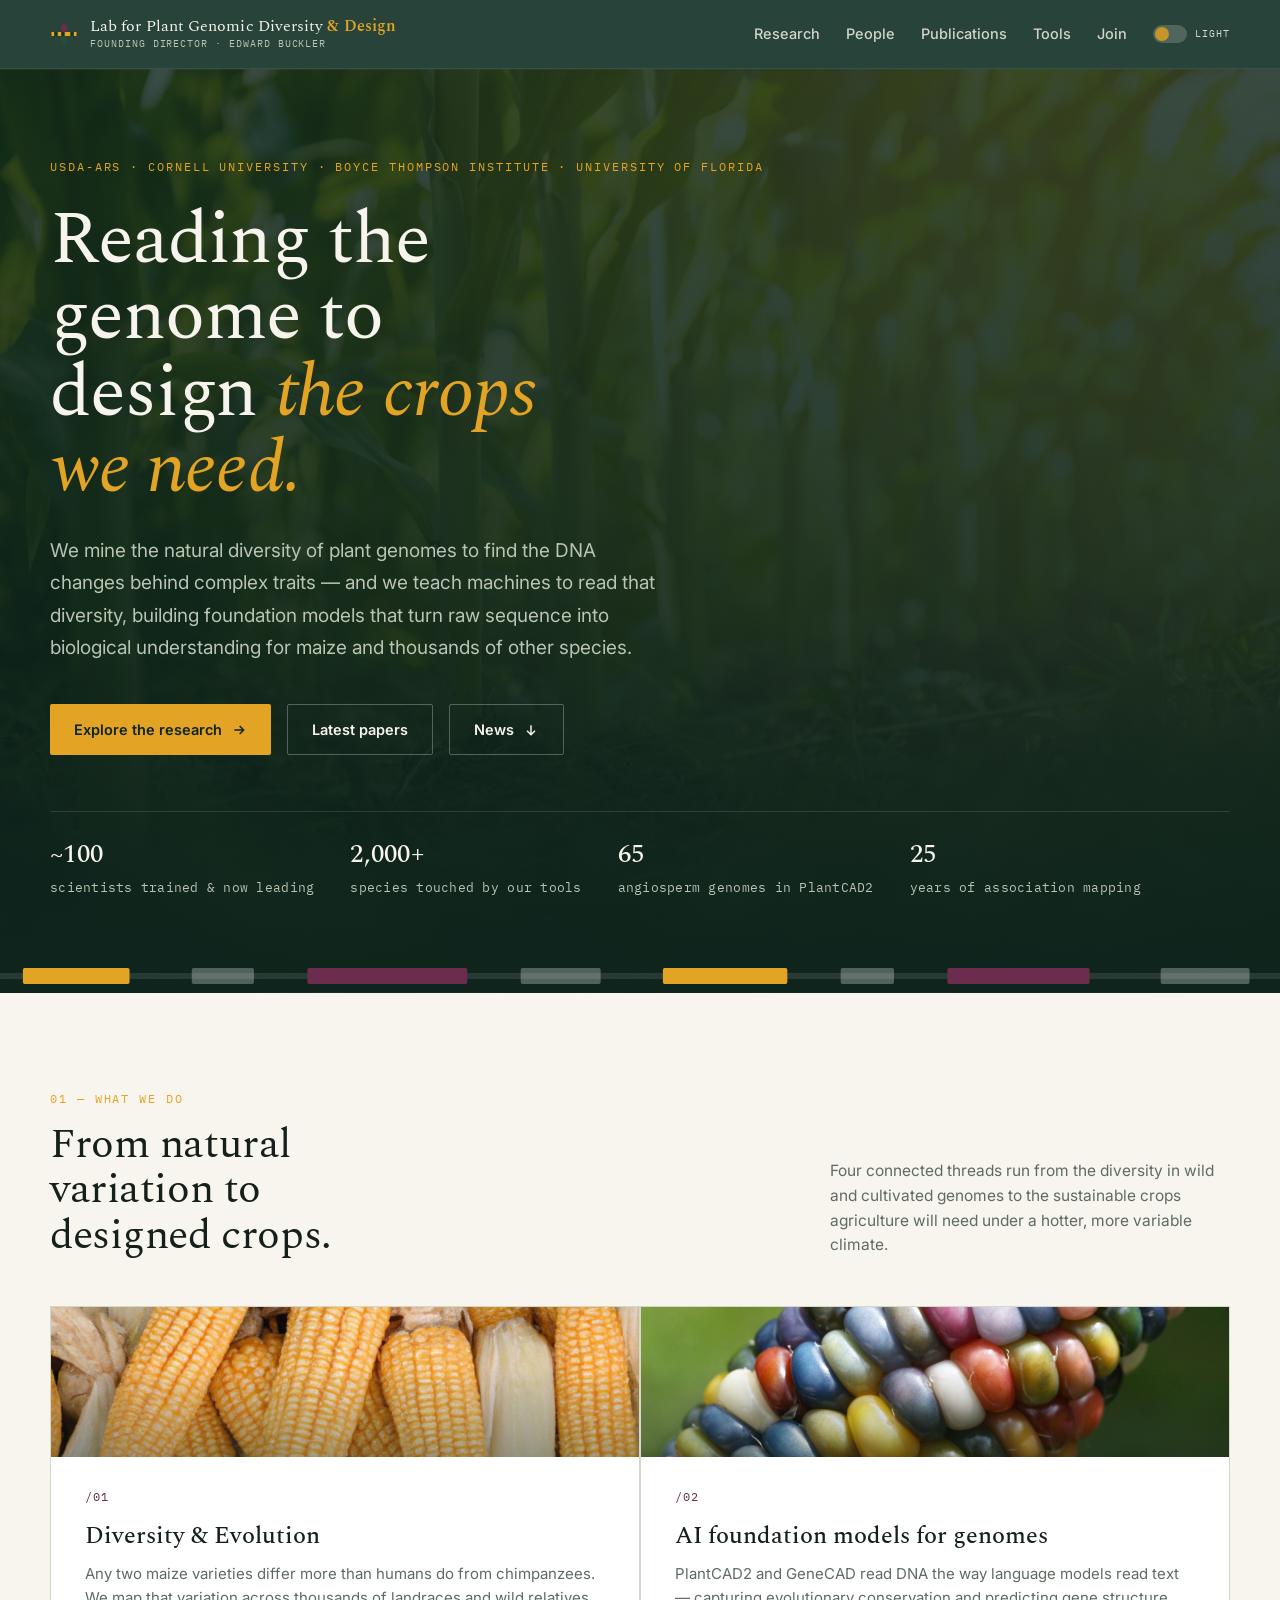
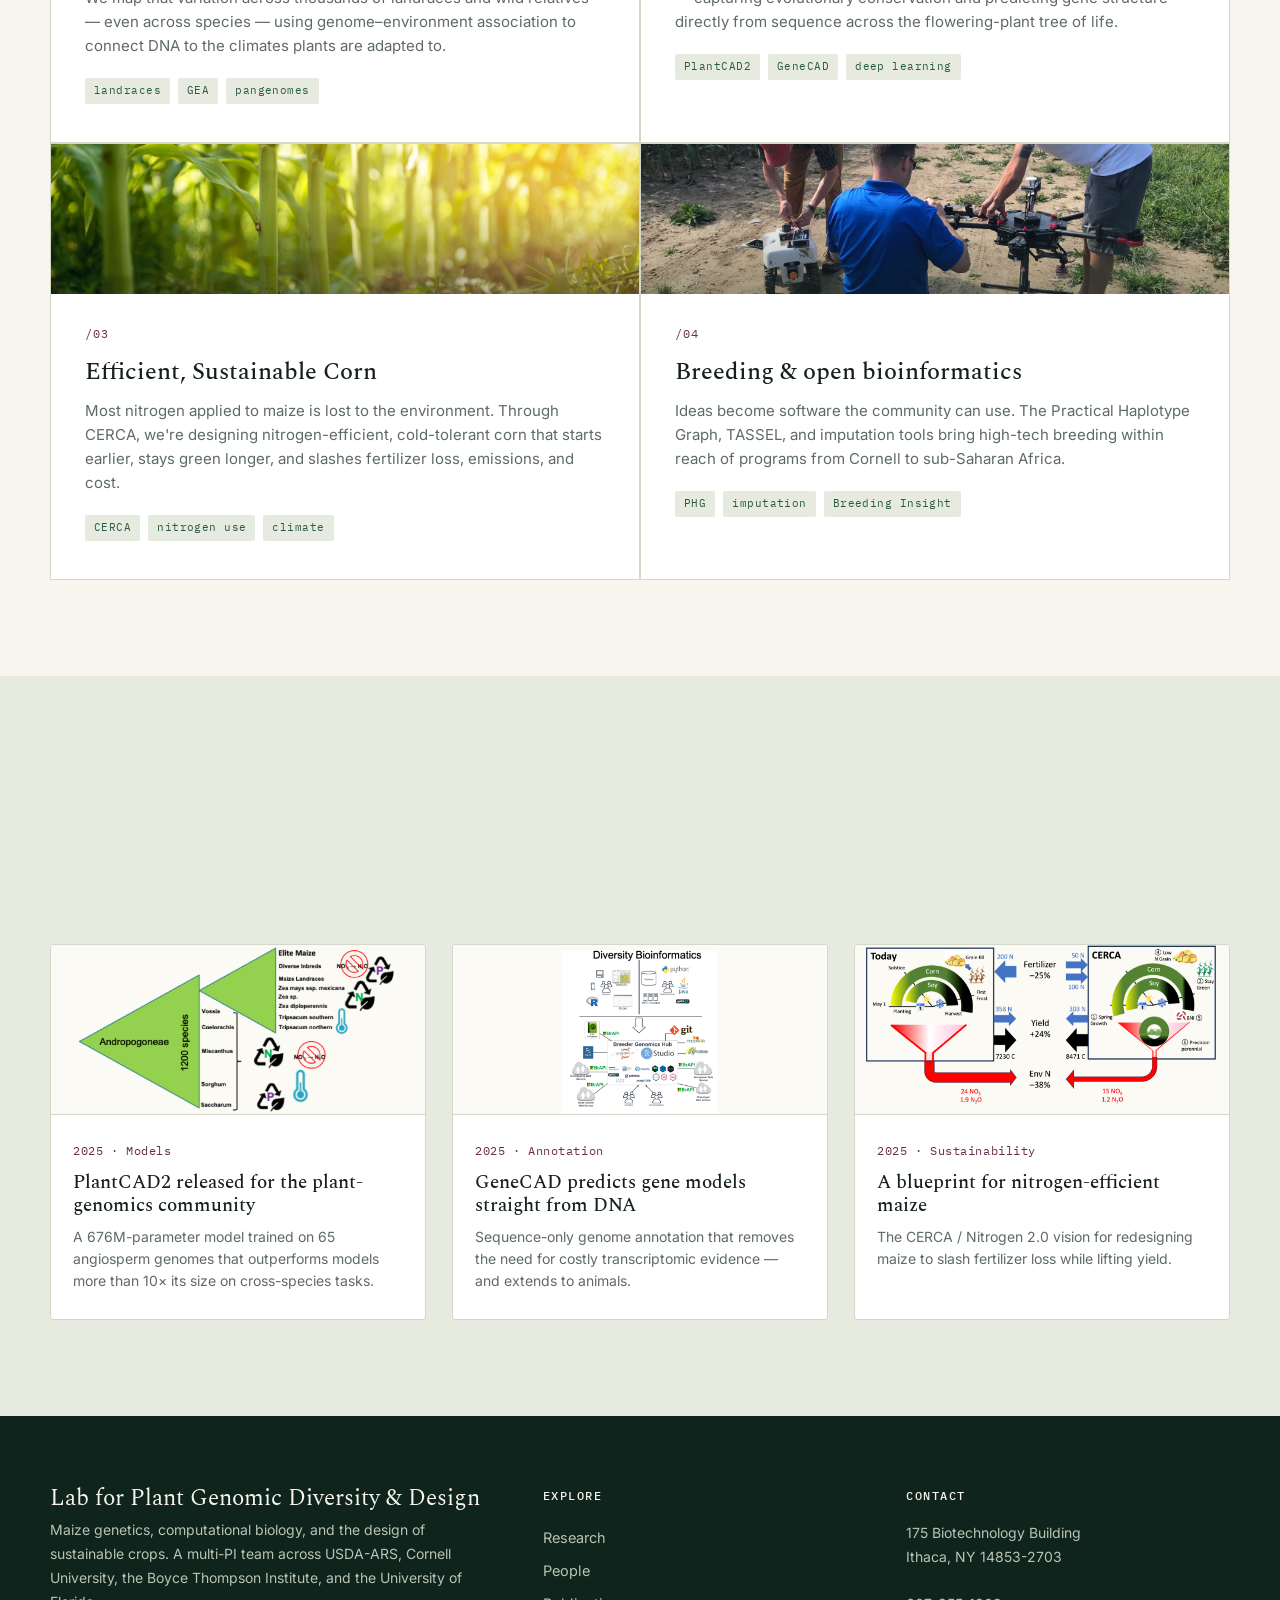
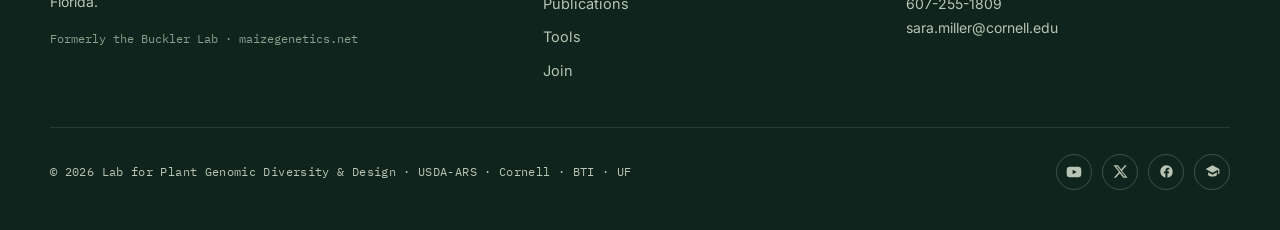
==== commit 7f52f571: "Build out full multi-page site with data-driven archive and timelines Grew the single landing page i" ====
--- a/index.html
+++ b/index.html
@@ -11,78 +11,27 @@
   <link href="https://fonts.googleapis.com/css2?family=Spectral:ital,wght@0,300;0,400;0,500;0,600;1,400&family=Inter:wght@400;500;600&family=IBM+Plex+Mono:wght@400;500&display=swap" rel="stylesheet">
   <link href="css/lab-base.css" rel="stylesheet">
   <link href="css/lab-home.css" rel="stylesheet">
+  <link href="css/lab-pages.css" rel="stylesheet">
 </head>
-<body class="page-index">
+<body class="page-index" data-page="home">
 
-  <!-- ============ PRIMARY NAV ============ -->
-  <div class="nav-wrap" id="siteNav">
-    <div class="container nav">
-      <a class="brand" href="index.html" aria-label="Lab for Plant Genomic Diversity and Design — home">
-        <svg class="mark" viewBox="0 0 40 40" fill="none" aria-hidden="true">
-          <rect x="2" y="17" width="36" height="6" rx="1" fill="#E3A324"/>
-          <rect x="6" y="17" width="5" height="6" fill="#16342A"/>
-          <rect x="16" y="17" width="5" height="6" fill="#16342A"/>
-          <rect x="29" y="17" width="5" height="6" fill="#16342A"/>
-          <path d="M20 4 C13 10 13 16 20 17 C27 16 27 10 20 4Z" fill="#6B2C4D"/>
-          <path d="M20 36 C13 30 13 24 20 23 C27 24 27 30 20 36Z" fill="#2a4a3a"/>
-        </svg>
-        <span class="wordmark">
-          <span class="name">Lab for Plant Genomic Diversity <b>&amp; Design</b></span>
-          <span class="byline">Founding Director · Edward Buckler</span>
-        </span>
-      </a>
-      <div class="nav-right">
-        <div class="nav-links" id="navLinks">
-          <a href="#research">Research</a>
-          <a href="#institutions">Institutions</a>
-          <a href="#papers">Publications</a>
-          <a href="#tools">Tools</a>
-          <a href="#join">People &amp; Jobs</a>
-        </div>
-        <button class="theme-toggle" id="themeToggle" type="button" aria-label="Toggle dark and light mode" aria-pressed="false">
-          <span class="track"><span class="thumb"></span></span>
-          <span class="lbl" id="themeLabel">Light</span>
-        </button>
-        <button class="mobile-toggle" id="mobileToggle" aria-label="Toggle navigation">Menu</button>
-      </div>
-    </div>
-  </div>
-
-  <!-- ============ SECTION (scroll-spy) NAV ============ -->
-  <nav class="section-nav" aria-label="Section navigation">
-    <div class="container section-nav-inner">
-      <a href="#top" class="section-link active" data-section-link="#top">Intro</a>
-      <a href="#research" class="section-link" data-section-link="#research">Research</a>
-      <a href="#institutions" class="section-link" data-section-link="#institutions">Institutions</a>
-      <a href="#papers" class="section-link" data-section-link="#papers">Papers</a>
-      <a href="#tools" class="section-link" data-section-link="#tools">Tools</a>
-      <a href="#news" class="section-link" data-section-link="#news">News</a>
-      <a href="#join" class="section-link" data-section-link="#join">Join</a>
-    </div>
-  </nav>
-
-  <!-- ============ FLOATING DOTS ============ -->
-  <nav class="floating-indicator" aria-label="Section progress">
-    <a href="#top" class="floating-dot active" data-float-section="#top" aria-label="Intro"></a>
-    <a href="#research" class="floating-dot" data-float-section="#research" aria-label="Research"></a>
-    <a href="#institutions" class="floating-dot" data-float-section="#institutions" aria-label="Institutions"></a>
-    <a href="#papers" class="floating-dot" data-float-section="#papers" aria-label="Papers"></a>
-    <a href="#tools" class="floating-dot" data-float-section="#tools" aria-label="Tools"></a>
-    <a href="#news" class="floating-dot" data-float-section="#news" aria-label="News"></a>
-    <a href="#join" class="floating-dot" data-float-section="#join" aria-label="Join"></a>
-  </nav>
+  <!-- primary nav (injected by js/lab-global.js) -->
+  <div id="site-nav"></div>
 
   <!-- ============ HERO ============ -->
-  <header class="hero" id="top">
+  <header class="hero hero-photo" id="top" data-spy-section>
     <div class="wrap">
       <span class="eyebrow">USDA-ARS · Cornell University · Boyce Thompson Institute · University of Florida</span>
       <h1>Reading the genome to design <em>the crops we need.</em></h1>
-      <p class="lede">We use the natural diversity of plant genomes to find the individual DNA changes behind complex traits — and increasingly, we teach machines to read that diversity, building foundation models that turn raw sequence into biological understanding for maize and thousands of other species.</p>
+      <p class="lede">We mine the natural diversity of plant genomes to find the DNA changes behind complex traits — and we teach machines to read that diversity, building foundation models that turn raw sequence into biological understanding for maize and thousands of other species.</p>
       <div class="hero-cta">
-        <a class="btn btn-primary" href="#research">Explore the research
+        <a class="btn btn-primary" href="research.html">Explore the research
           <svg width="16" height="16" viewBox="0 0 24 24" fill="none" stroke="currentColor" stroke-width="2.2"><path d="M5 12h14M13 6l6 6-6 6"/></svg>
         </a>
-        <a class="btn btn-ghost" href="#papers">Latest papers</a>
+        <a class="btn btn-ghost" href="publications.html">Latest papers</a>
+        <a class="btn btn-ghost" href="#news">News
+          <svg width="16" height="16" viewBox="0 0 24 24" fill="none" stroke="currentColor" stroke-width="2.2"><path d="M12 5v14M6 13l6 6 6-6"/></svg>
+        </a>
       </div>
       <div class="statline">
         <div><b>~100</b>scientists trained &amp; now leading</div>
@@ -113,193 +62,62 @@
     </div>
   </header>
 
-  <!-- ============ RESEARCH ============ -->
-  <section id="research" class="section research">
+  <!-- ============ RESEARCH PREVIEW ============ -->
+  <section id="research" class="section research" data-spy-section>
     <div class="wrap">
       <div class="sec-head reveal">
         <div>
           <span class="sec-num">01 — WHAT WE DO</span>
           <h2>From natural variation to designed crops.</h2>
         </div>
-        <p>Four connected threads run from the diversity in wild and cultivated genomes to the sustainable crops that agriculture will need under a hotter, more variable climate.</p>
+        <p>Four connected threads run from the diversity in wild and cultivated genomes to the sustainable crops agriculture will need under a hotter, more variable climate.</p>
       </div>
       <div class="cards reveal">
-        <div class="card">
-          <div class="imgslot"><span class="note">[ image: maize diversity panel / kernels ]</span></div>
+        <a class="card" href="research.html#diversity">
+          <div class="imgslot has-img" style="background-image:url('images/corn-pile.jpg')"></div>
           <span class="k">/01</span>
-          <h3>Diversity &amp; genome evolution</h3>
-          <p>Any two maize varieties differ more than humans do from chimpanzees. We map that diversity with GBS, HapMaps, and pangenomes to understand how genomes evolve and where useful variation hides.</p>
-          <div class="tags"><span class="tag">NAM</span><span class="tag">pangenomes</span><span class="tag">domestication</span></div>
-        </div>
-        <div class="card">
-          <div class="imgslot"><span class="note">[ image: DNA language model / embeddings ]</span></div>
+          <h3>Diversity &amp; Evolution</h3>
+          <p>Any two maize varieties differ more than humans do from chimpanzees. We map that variation across thousands of landraces and wild relatives — even across species — using genome–environment association to connect DNA to the climates plants are adapted to.</p>
+          <div class="tags"><span class="tag">landraces</span><span class="tag">GEA</span><span class="tag">pangenomes</span></div>
+        </a>
+        <a class="card" href="research.html#ai">
+          <div class="imgslot has-img" style="background-image:url('images/maize-closeup.jpg')"></div>
           <span class="k">/02</span>
           <h3>AI foundation models for genomes</h3>
           <p>PlantCAD2 and GeneCAD read DNA the way language models read text — capturing evolutionary conservation and predicting gene structure directly from sequence across the flowering-plant tree of life.</p>
           <div class="tags"><span class="tag">PlantCAD2</span><span class="tag">GeneCAD</span><span class="tag">deep learning</span></div>
-        </div>
-        <div class="card">
-          <div class="imgslot"><span class="note">[ image: cold field / N-efficient maize ]</span></div>
+        </a>
+        <a class="card" href="research.html#nitrogen">
+          <div class="imgslot has-img" style="background-image:url('images/hero-maize.jpg')"></div>
           <span class="k">/03</span>
-          <h3>Nitrogen 2.0 &amp; sustainable design</h3>
-          <p>Most nitrogen applied to maize is lost to the environment. We're designing nitrogen-efficient, cold-tolerant maize that extends the productive season and cuts fertilizer loss, emissions, and cost.</p>
+          <h3>Efficient, Sustainable Corn</h3>
+          <p>Most nitrogen applied to maize is lost to the environment. Through CERCA, we're designing nitrogen-efficient, cold-tolerant corn that starts earlier, stays green longer, and slashes fertilizer loss, emissions, and cost.</p>
           <div class="tags"><span class="tag">CERCA</span><span class="tag">nitrogen use</span><span class="tag">climate</span></div>
-        </div>
-        <div class="card">
-          <div class="imgslot"><span class="note">[ image: field phenotyping / breeding ]</span></div>
+        </a>
+        <a class="card" href="research.html#breeding">
+          <div class="imgslot has-img" style="background-image:url('images/drone.jpg')"></div>
           <span class="k">/04</span>
           <h3>Breeding &amp; open bioinformatics</h3>
           <p>Ideas become software the community can use. The Practical Haplotype Graph, TASSEL, and imputation tools bring high-tech breeding within reach of programs from Cornell to sub-Saharan Africa.</p>
           <div class="tags"><span class="tag">PHG</span><span class="tag">imputation</span><span class="tag">Breeding Insight</span></div>
-        </div>
+        </a>
       </div>
     </div>
   </section>
 
-  <!-- ============ INSTITUTIONS ============ -->
-  <section id="institutions" class="section inst">
+  <!-- ============ NEWS ============ -->
+  <section id="news" class="section news" data-spy-section>
     <div class="wrap">
       <div class="sec-head reveal">
         <div>
-          <span class="sec-num">02 — WHO WE ARE</span>
-          <h2>One lab, four institutions.</h2>
-        </div>
-        <p>Founded by Ed Buckler and now led by a team of principal investigators across four institutions — USDA-ARS, Cornell, the Boyce Thompson Institute, and the University of Florida.</p>
-      </div>
-
-      <div class="inst-band reveal">
-        <div class="inst-chip"><span class="bar"></span><h3>USDA-ARS</h3><span>Federal research</span></div>
-        <div class="inst-chip"><span class="bar"></span><h3>Cornell University</h3><span>Genomic diversity</span></div>
-        <div class="inst-chip"><span class="bar"></span><h3>Boyce Thompson Institute</h3><span>Genomic AI</span></div>
-        <div class="inst-chip"><span class="bar"></span><h3>University of Florida</h3><span>Breeding Insight</span></div>
-      </div>
-
-      <div class="labphoto reveal">
-        <span class="note">[ lab group photo — replace with your team photo, ~1200 × 420 → images/lab-team.jpg ]</span>
-        <span class="strip"></span>
-      </div>
-
-      <div class="reveal">
-        <div class="leads-h">Leadership</div>
-        <div class="leads">
-          <div class="lead-card">
-            <div class="avatar">EB</div>
-            <h4>Edward Buckler</h4>
-            <span class="r">Founding Director</span>
-            <span class="i">USDA-ARS</span>
-          </div>
-          <div class="lead-card">
-            <div class="avatar">CR</div>
-            <h4>M. Cinta Romay</h4>
-            <span class="r">Principal Investigator</span>
-            <span class="i">Cornell University</span>
-          </div>
-          <div class="lead-card">
-            <div class="avatar">MS</div>
-            <h4>Moira Sheehan</h4>
-            <span class="r">Breeding Insight Lead</span>
-            <span class="i">University of Florida</span>
-          </div>
-          <div class="lead-card">
-            <div class="avatar">SM</div>
-            <h4>Sara Miller</h4>
-            <span class="r">Administrative Lead</span>
-            <span class="i">Boyce Thompson Institute</span>
-          </div>
-          <div class="lead-card">
-            <div class="avatar">ZM</div>
-            <h4>Z. Miller</h4>
-            <span class="r">Software Development</span>
-            <span class="i">USDA-ARS</span>
-          </div>
-        </div>
-      </div>
-
-      <a class="affil reveal" href="https://breedinginsight.org/" target="_blank" rel="noopener">
-        <div>
-          <span class="lbl">Affiliated program</span>
-          <h3>Breeding Insight</h3>
-          <p>A USDA-ARS initiative bringing genomics, phenomics, and informatics to specialty crop and animal breeders — built on tools and ideas shared with the group.</p>
-        </div>
-        <span class="go">Visit breedinginsight.org
-          <svg width="15" height="15" viewBox="0 0 24 24" fill="none" stroke="currentColor" stroke-width="2.2"><path d="M7 17 17 7M9 7h8v8"/></svg>
-        </span>
-      </a>
-    </div>
-  </section>
-
-  <!-- ============ FEATURED PAPERS ============ -->
-  <section id="papers" class="section papers">
-    <div class="wrap">
-      <div class="sec-head reveal">
-        <div>
-          <span class="sec-num">03 — NEW WORK</span>
-          <h2>Selected recent publications.</h2>
-        </div>
-        <p>The latest from the lab, spanning DNA foundation models and the design of sustainable maize.</p>
-      </div>
-
-      <div class="reveal">
-        <a class="paper" href="https://doi.org/10.1101/2025.08.27.672609" target="_blank" rel="noopener">
-          <div class="venue">The Plant Journal<br>2025 · bioRxiv</div>
-          <div>
-            <h3>PlantCAD2: a DNA foundation model for interpreting genomes across flowering plants</h3>
-            <p class="authors">Zhai J, Gokaslan A, Hsu S-K, Chen S-P, Liu Z-Y, Marroquin E, Czech E, Cannon B, Berthel A, Romay MC, Pennell M, Kuleshov V, <b>Buckler ES</b></p>
-          </div>
-          <span class="go">read →</span>
-        </a>
-
-        <a class="paper" href="https://doi.org/10.1101/2025.10.31.685877" target="_blank" rel="noopener">
-          <div class="venue">bioRxiv<br>2025</div>
-          <div>
-            <h3>GeneCAD: plant genome annotation with a DNA foundation model</h3>
-            <p class="authors">Liu Z-Y, Berthel A, Czech E, Marroquin E, Stitzer M, Hsu S-K, Pennell M, <b>Buckler ES</b>, Zhai J</p>
-          </div>
-          <span class="go">read →</span>
-        </a>
-
-        <a class="paper" href="https://doi.org/10.1093/plcell/koaf139" target="_blank" rel="noopener">
-          <div class="venue">The Plant Cell<br>2025</div>
-          <div>
-            <h3>Designing a nitrogen-efficient, cold-tolerant maize for modern agricultural systems</h3>
-            <p class="authors">Buckler Lab &amp; collaborators · a blueprint for the CERCA / Nitrogen&nbsp;2.0 ideotype</p>
-          </div>
-          <span class="go">read →</span>
-        </a>
-      </div>
-
-      <div class="papers-foot reveal">
-        <a href="#" target="_blank" rel="noopener">View the full publication list · Google Scholar · ORCID →</a>
-      </div>
-    </div>
-  </section>
-
-  <!-- ============ TOOLS ============ -->
-  <div class="tools">
-    <div class="wrap">
-      <span class="lbl">Open-source tools</span>
-      <a href="#">PHG</a>
-      <a href="#">TASSEL</a>
-      <a href="#">rTASSEL</a>
-      <a href="#">PlantCAD</a>
-      <a href="#">GAPIT</a>
-      <a href="https://www.biokotlin.org/">BioKotlin</a>
-    </div>
-  </div>
-
-  <!-- ============ NEWS ============ -->
-  <section id="news" class="section news">
-    <div class="wrap">
-      <div class="sec-head reveal">
-        <div>
-          <span class="sec-num">04 — LAB NEWS</span>
+          <span class="sec-num">02 — LAB NEWS</span>
           <h2>What's happening.</h2>
         </div>
         <p>Recent releases, preprints, and milestones from the group.</p>
       </div>
       <div class="news-grid reveal">
         <article class="item">
-          <div class="thumb"><span class="note">[ image slot ]</span></div>
+          <div class="thumb fig" style="background-image:url('images/phylogeny.png')"></div>
           <div class="body">
             <span class="date">2025 · Models</span>
             <h3>PlantCAD2 released for the plant-genomics community</h3>
@@ -307,7 +125,7 @@
           </div>
         </article>
         <article class="item">
-          <div class="thumb"><span class="note">[ image slot ]</span></div>
+          <div class="thumb fig" style="background-image:url('images/diversity-bioinformatics.png')"></div>
           <div class="body">
             <span class="date">2025 · Annotation</span>
             <h3>GeneCAD predicts gene models straight from DNA</h3>
@@ -315,7 +133,7 @@
           </div>
         </article>
         <article class="item">
-          <div class="thumb"><span class="note">[ image slot ]</span></div>
+          <div class="thumb fig" style="background-image:url('images/cerca-system.png')"></div>
           <div class="body">
             <span class="date">2025 · Sustainability</span>
             <h3>A blueprint for nitrogen-efficient maize</h3>
@@ -326,62 +144,8 @@
     </div>
   </section>
 
-  <!-- ============ JOIN ============ -->
-  <section id="join" class="section join">
-    <div class="wrap">
-      <div class="reveal">
-        <span class="sec-num">05 — PEOPLE</span>
-        <h2>Our most important output is <em>the next generation.</em></h2>
-        <p>Nearly a hundred postdocs, students, and visiting scientists have trained here and gone on to lead labs across industry, academia, NGOs, and government. We're recruiting in bioinformatics &amp; ML, population genetics, and pathway biology.</p>
-        <div class="hero-cta" style="margin-top:28px">
-          <a class="btn btn-primary" style="background:var(--forest);color:var(--on-dark)" href="#">See open positions →</a>
-        </div>
-      </div>
-      <div class="panel reveal">
-        <h3>Get in touch</h3>
-        <ul>
-          <li>Administrative Lead <span>Sara Miller</span></li>
-          <li>Email <span>sjm336@cornell.edu</span></li>
-          <li>Phone <span>607-255-1809</span></li>
-          <li>Location <span>Ithaca, NY</span></li>
-        </ul>
-      </div>
-    </div>
-  </section>
-
-  <!-- ============ FOOTER ============ -->
-  <footer>
-    <div class="wrap">
-      <div class="foot-grid">
-        <div class="foot-brand">
-          <div class="name">Lab for Plant Genomic Diversity &amp; Design</div>
-          <p class="fd">Founding Director · Edward Buckler</p>
-          <p>Maize genetics, computational biology, and the design of sustainable crops. A multi-PI team across USDA-ARS, Cornell University, the Boyce Thompson Institute, and the University of Florida.</p>
-          <p class="heritage">Formerly the Buckler Lab · maizegenetics.net</p>
-        </div>
-        <div>
-          <h4>Explore</h4>
-          <a href="#research">Research</a>
-          <a href="#institutions">Institutions</a>
-          <a href="#papers">Publications</a>
-          <a href="#tools">Tools &amp; software</a>
-          <a href="#join">People &amp; jobs</a>
-        </div>
-        <div>
-          <h4>Contact</h4>
-          <p>175 Biotechnology Building<br>Ithaca, NY 14853-2703<br><br>607-255-1809<br>sjm336@cornell.edu</p>
-        </div>
-      </div>
-      <div class="foot-bottom">
-        <p>© <span id="yr"></span> Lab for Plant Genomic Diversity &amp; Design · USDA-ARS · Cornell · BTI · UF</p>
-        <div class="foot-social">
-          <a href="#" aria-label="YouTube"><svg width="16" height="16" viewBox="0 0 24 24" fill="currentColor"><path d="M23 12s0-3.8-.5-5.6a2.9 2.9 0 0 0-2-2C18.7 4 12 4 12 4s-6.7 0-8.5.4a2.9 2.9 0 0 0-2 2C1 8.2 1 12 1 12s0 3.8.5 5.6a2.9 2.9 0 0 0 2 2C5.3 20 12 20 12 20s6.7 0 8.5-.4a2.9 2.9 0 0 0 2-2C23 15.8 23 12 23 12zM10 15.5v-7l6 3.5-6 3.5z"/></svg></a>
-          <a href="#" aria-label="Twitter / X"><svg width="15" height="15" viewBox="0 0 24 24" fill="currentColor"><path d="M18.9 2H22l-7.6 8.7L23.3 22h-7l-5.5-7.2L4.5 22H1.4l8.1-9.3L.9 2h7.2l5 6.6L18.9 2zm-1.2 18h1.9L7.1 4H5.1l12.6 16z"/></svg></a>
-          <a href="#" aria-label="Google Scholar"><svg width="15" height="15" viewBox="0 0 24 24" fill="currentColor"><path d="M12 2 1 8l11 6 9-4.9V16h2V8L12 2zM5 13.2V17c0 1.7 3.1 3 7 3s7-1.3 7-3v-3.8l-7 3.8-7-3.8z"/></svg></a>
-        </div>
-      </div>
-    </div>
-  </footer>
+  <!-- footer (injected by js/lab-global.js) -->
+  <footer id="site-footer"></footer>
 
   <script src="js/lab-global.js"></script>
 </body>
--- a/css/lab-base.css
+++ b/css/lab-base.css
@@ -89,6 +89,8 @@
 .nav-links a::after{content:"";position:absolute;left:0;bottom:0;height:1.5px;width:0;background:var(--gold);transition:width .25s ease}
 .nav-links a:hover{opacity:1}
 .nav-links a:hover::after{width:100%}
+.nav-links a[aria-current="page"]{opacity:1}
+.nav-links a[aria-current="page"]::after{width:100%}
 .theme-toggle{display:flex;align-items:center;gap:8px;background:none;border:0;color:var(--on-dark);opacity:.85}
 .theme-toggle:hover{opacity:1}
 .theme-toggle .track{width:34px;height:18px;border-radius:20px;background:rgba(255,255,255,.22);position:relative;transition:background .2s}
@@ -121,6 +123,10 @@
 .btn-primary:hover{transform:translateY(-2px);background:var(--gold-soft)}
 .btn-ghost{border:1px solid rgba(255,255,255,.28);color:var(--on-dark)}
 .btn-ghost:hover{border-color:var(--gold);color:var(--gold)}
+.btn-outline-dark{border:1px solid var(--forest);color:var(--forest)}
+body.theme-dark .btn-outline-dark{border-color:var(--gold);color:var(--gold)}
+.btn-outline-dark:hover{background:var(--forest);color:var(--on-dark);transform:translateY(-2px)}
+body.theme-dark .btn-outline-dark:hover{background:var(--gold);color:var(--forest-2)}
 
 /* ---------- section headings ---------- */
 .sec-head{display:flex;align-items:flex-end;justify-content:space-between;gap:24px;margin-bottom:48px;flex-wrap:wrap}
--- a/css/lab-home.css
+++ b/css/lab-home.css
@@ -13,6 +13,15 @@
     linear-gradient(180deg,var(--forest) 0%, var(--forest-2) 100%);
   color:var(--on-dark);position:relative;overflow:hidden;padding:88px 0 0;
 }
+/* home hero with maize photo layered under the forest gradient */
+.hero-photo{
+  background:
+    linear-gradient(180deg, rgba(14,36,28,.82) 0%, rgba(14,36,28,.90) 60%, var(--forest-2) 100%),
+    radial-gradient(120% 90% at 85% -10%, rgba(227,163,36,.14), transparent 55%),
+    url('../images/hero-maize.jpg');
+  background-size:cover,cover,cover;
+  background-position:center,center,center 30%;
+}
 .hero .wrap{position:relative;z-index:2}
 .hero .eyebrow{display:block;margin-bottom:26px}
 .hero h1{font-size:clamp(38px,6vw,74px);line-height:1.03;letter-spacing:-.015em;max-width:15ch;font-weight:400}
@@ -27,16 +36,20 @@
 /* ---------- research ---------- */
 .research{background:var(--band)}
 .cards{display:grid;grid-template-columns:repeat(2,1fr);gap:2px;background:var(--line);border:1px solid var(--line)}
-.card{background:var(--surface);padding:38px 34px;position:relative;transition:background .25s ease}
+.card{display:block;background:var(--surface);padding:38px 34px;position:relative;transition:background .25s ease,transform .25s ease;color:inherit}
+.card:hover{background:var(--surface)}
 .card .k{font-family:"IBM Plex Mono",monospace;font-size:12px;color:var(--anthocyanin);letter-spacing:.1em}
-.card h3{font-size:24px;margin:14px 0 12px;line-height:1.15;font-weight:500}
+.card h3{font-size:24px;margin:14px 0 12px;line-height:1.15;font-weight:500;transition:color .2s ease}
+.card:hover h3{color:var(--anthocyanin)}
+body.theme-dark .card:hover h3{color:var(--gold)}
 .card p{color:var(--text-soft);font-size:15px}
 .card .tags{margin-top:20px;display:flex;gap:8px;flex-wrap:wrap}
 .tag{font-family:"IBM Plex Mono",monospace;font-size:11px;letter-spacing:.04em;color:var(--green);background:var(--band-alt);padding:4px 9px;border-radius:var(--radius-sm)}
-.card .imgslot{height:120px;margin:-38px -34px 26px;display:flex;align-items:flex-end;padding:12px;position:relative;overflow:hidden;background:linear-gradient(135deg,var(--forest) 0%,var(--forest-2) 100%)}
-.card .imgslot .note{font-family:"IBM Plex Mono",monospace;font-size:10px;color:rgba(255,255,255,.55);letter-spacing:.06em}
-.card:nth-child(3) .imgslot{background:linear-gradient(135deg,var(--anthocyanin),#3d1a2c)}
-.card:nth-child(4) .imgslot{background:linear-gradient(135deg,#7a5a1e,#4a3512)}
+body.theme-dark .tag{color:var(--on-dark)}
+.card .imgslot{height:150px;margin:-38px -34px 26px;position:relative;overflow:hidden;background:linear-gradient(135deg,var(--forest) 0%,var(--forest-2) 100%)}
+.card .imgslot.has-img{background-size:cover;background-position:center;background-repeat:no-repeat}
+.card .imgslot.has-img::after{content:"";position:absolute;inset:0;background:linear-gradient(180deg,transparent 40%,rgba(14,36,28,.35) 100%)}
+.card:hover .imgslot.has-img{filter:saturate(1.05)}
 
 /* ---------- institutions & leadership ---------- */
 .inst{background:var(--band-alt)}
@@ -48,9 +61,10 @@
 .inst-chip:nth-child(4) .bar{background:#2a6b57}
 .inst-chip h3{font-size:18px;font-weight:500;line-height:1.14;margin-bottom:6px}
 .inst-chip span{font-family:"IBM Plex Mono",monospace;font-size:10.5px;letter-spacing:.06em;color:var(--text-soft);text-transform:uppercase}
-.labphoto{position:relative;border-radius:var(--radius-lg);overflow:hidden;min-height:340px;background:linear-gradient(135deg,#2a4a3a 0%,var(--forest) 55%,var(--forest-2) 100%);display:flex;align-items:flex-end;padding:20px 22px;margin-bottom:48px}
-.labphoto .note{font-family:"IBM Plex Mono",monospace;font-size:11px;color:rgba(255,255,255,.6);letter-spacing:.05em;z-index:2}
+.labphoto{position:relative;border-radius:var(--radius-lg);overflow:hidden;background:var(--forest-2);margin-bottom:32px}
+.labphoto img{width:100%;height:clamp(260px,42vw,460px);object-fit:cover;object-position:center 35%;display:block}
 .labphoto .strip{position:absolute;left:0;right:0;bottom:0;height:6px;background:repeating-linear-gradient(90deg,var(--gold) 0 34px,transparent 34px 60px,var(--anthocyanin) 60px 120px,transparent 120px 150px)}
+.inst-foot{display:flex;justify-content:center;margin-top:8px}
 .leads-h{font-family:"IBM Plex Mono",monospace;font-size:12px;letter-spacing:.14em;text-transform:uppercase;color:var(--text-soft);margin-bottom:24px}
 .leads{display:grid;grid-template-columns:repeat(5,1fr);gap:22px}
 .lead-card .avatar{width:72px;height:72px;border-radius:50%;margin-bottom:16px;display:flex;align-items:center;justify-content:center;font-family:"Spectral",serif;font-size:23px;color:var(--on-dark);background:linear-gradient(135deg,#2a4a3a,var(--forest))}
@@ -98,10 +112,8 @@
 .news-grid{display:grid;grid-template-columns:repeat(3,1fr);gap:26px}
 .item{background:var(--surface);border:1px solid var(--line);border-radius:3px;overflow:hidden;transition:transform .22s ease,box-shadow .22s ease}
 .item:hover{transform:translateY(-4px);box-shadow:var(--shadow-soft)}
-.item .thumb{height:150px;background:linear-gradient(135deg,#2a4a3a,var(--forest));display:flex;align-items:flex-end;padding:12px}
-.item:nth-child(2) .thumb{background:linear-gradient(135deg,var(--gold),#a9761a)}
-.item:nth-child(3) .thumb{background:linear-gradient(135deg,var(--anthocyanin),#3d1a2c)}
-.item .thumb .note{font-family:"IBM Plex Mono",monospace;font-size:10px;color:rgba(255,255,255,.6)}
+.item .thumb{height:170px;background:linear-gradient(135deg,#2a4a3a,var(--forest));background-size:cover;background-position:center}
+.item .thumb.fig{background-color:#fbfaf4;background-size:contain;background-repeat:no-repeat;background-position:center;border-bottom:1px solid var(--line)}
 .item .body{padding:22px 22px 26px}
 .item .date{font-family:"IBM Plex Mono",monospace;font-size:11.5px;color:var(--anthocyanin);letter-spacing:.05em}
 body.theme-dark .item .date{color:#c98bab}
--- a/css/lab-pages.css
+++ b/css/lab-pages.css
@@ -0,0 +1,221 @@
+/* ============================================================
+   Lab site — interior page styles (research, people,
+   publications, tools, join). Uses tokens from lab-base.css.
+   Home-only section styles live in lab-home.css.
+   ============================================================ */
+
+/* ---------- compact page hero ---------- */
+.page-hero{
+  background:
+    radial-gradient(120% 140% at 88% -30%, rgba(227,163,36,.13), transparent 52%),
+    linear-gradient(180deg,var(--forest) 0%, var(--forest-2) 100%);
+  color:var(--on-dark);padding:38px 0 34px;position:relative;overflow:hidden;
+}
+.page-hero.has-photo{
+  background:
+    linear-gradient(180deg, rgba(14,36,28,.80) 0%, rgba(14,36,28,.92) 100%),
+    var(--forest-2);
+  background-size:cover;background-position:center 35%;
+}
+.page-hero .eyebrow{display:block;margin-bottom:10px}
+.page-hero h1{font-size:clamp(26px,3.3vw,40px);line-height:1.07;letter-spacing:-.015em;max-width:22ch;font-weight:400}
+.page-hero h1 em{font-style:italic;color:var(--gold)}
+.page-hero .lede{margin-top:13px;max-width:64ch;font-size:clamp(14.5px,1.25vw,16px);color:var(--on-dark-soft);line-height:1.6}
+.page-hero .crumbs{font-family:"IBM Plex Mono",monospace;font-size:11.5px;color:var(--on-dark-soft);margin-bottom:12px;letter-spacing:.04em}
+.page-hero .crumbs a{color:var(--gold)}
+.page-hero .hero-cta{margin-top:18px}
+
+/* ---------- generic section intro ---------- */
+.lead-copy{max-width:66ch;color:var(--text-soft);font-size:16.5px;line-height:1.75}
+.lead-copy + .lead-copy{margin-top:16px}
+
+/* ---------- research: alternating threads ---------- */
+.thread{display:grid;grid-template-columns:1fr 1fr;gap:52px;align-items:center;padding:70px 0;border-top:1px solid var(--line)}
+.thread:first-of-type{border-top:0}
+.thread.reverse .thread-media{order:2}
+.thread .sec-num{margin-bottom:12px}
+.thread h2{font-size:clamp(26px,3vw,36px);line-height:1.1;letter-spacing:-.01em;font-weight:400;margin-bottom:16px}
+.thread p{color:var(--text-soft);font-size:16px;line-height:1.75}
+.thread p + p{margin-top:14px}
+.thread .tags{margin-top:22px;display:flex;gap:8px;flex-wrap:wrap}
+.thread .tag{font-family:"IBM Plex Mono",monospace;font-size:11px;letter-spacing:.04em;color:var(--green);background:var(--band-alt);padding:5px 10px;border-radius:var(--radius-sm)}
+body.theme-dark .thread .tag{color:var(--on-dark)}
+
+/* framed media: photo or white-background figure */
+.thread-media{position:relative;border-radius:var(--radius-lg);overflow:hidden;box-shadow:var(--shadow-soft)}
+.thread-media img{width:100%;display:block}
+.thread-media.photo img{height:clamp(240px,32vw,380px);object-fit:cover}
+.thread-media.figure{background:#fbfaf4;border:1px solid var(--line);padding:22px}
+.thread-media.figure img{border-radius:2px}
+.thread-media .cap{position:absolute;left:0;right:0;bottom:0;padding:12px 16px;font-family:"IBM Plex Mono",monospace;font-size:11px;letter-spacing:.03em;color:var(--on-dark);background:linear-gradient(transparent,rgba(14,36,28,.72))}
+.thread-media.figure .cap{position:static;color:var(--text-soft);background:none;padding:14px 2px 0}
+
+/* ---------- people ---------- */
+.people-hero-photo{border-radius:var(--radius-lg);overflow:hidden;position:relative;box-shadow:var(--shadow-soft);margin-bottom:8px}
+.people-hero-photo img{width:100%;height:clamp(280px,44vw,520px);object-fit:cover;object-position:center 30%;display:block}
+.people-hero-photo .strip{position:absolute;left:0;right:0;bottom:0;height:6px;background:repeating-linear-gradient(90deg,var(--gold) 0 34px,transparent 34px 60px,var(--anthocyanin) 60px 120px,transparent 120px 150px)}
+
+.subhead{font-family:"IBM Plex Mono",monospace;font-size:12px;letter-spacing:.14em;text-transform:uppercase;color:var(--text-soft);margin:0 0 24px}
+
+.leads-grid{display:grid;grid-template-columns:repeat(5,1fr);gap:22px}
+.lead-card .avatar{width:76px;height:76px;border-radius:50%;margin-bottom:16px;display:flex;align-items:center;justify-content:center;font-family:"Spectral",serif;font-size:24px;color:var(--on-dark);background:linear-gradient(135deg,#2a4a3a,var(--forest))}
+.leads-grid .lead-card:nth-child(2) .avatar{background:linear-gradient(135deg,var(--gold),#a9761a);color:var(--forest-2)}
+.leads-grid .lead-card:nth-child(3) .avatar{background:linear-gradient(135deg,var(--anthocyanin),#3d1a2c)}
+.leads-grid .lead-card:nth-child(4) .avatar{background:linear-gradient(135deg,#2a6b57,#16342A)}
+.leads-grid .lead-card:nth-child(5) .avatar{background:linear-gradient(135deg,#4a5c50,#2a3a30)}
+.lead-card h4{font-family:"Spectral",serif;font-size:19px;font-weight:500;line-height:1.15;margin-bottom:5px}
+.lead-card .r{font-family:"IBM Plex Mono",monospace;font-size:11px;color:var(--gold);letter-spacing:.02em;display:block;margin-bottom:3px}
+body:not(.theme-dark) .lead-card .r{color:#9a6d12}
+.lead-card .i{font-size:13px;color:var(--text-soft)}
+
+.gallery{display:grid;grid-template-columns:repeat(4,1fr);gap:14px}
+.gallery figure{margin:0;border-radius:var(--radius-md);overflow:hidden;background:var(--surface);border:1px solid var(--line)}
+.gallery img{width:100%;height:220px;object-fit:cover;display:block;transition:transform .3s ease}
+.gallery figure:hover img{transform:scale(1.04)}
+.gallery.tall img{height:300px}
+
+/* team roster */
+.roster-group{margin-top:8px}
+.roster-group + .roster-group{margin-top:44px}
+.roster-grid{display:grid;grid-template-columns:repeat(auto-fill,minmax(190px,1fr));gap:14px}
+.person{display:flex;align-items:center;gap:14px;background:var(--surface);border:1px solid var(--line);border-radius:var(--radius-md);padding:14px 16px;transition:transform .18s ease,box-shadow .18s ease}
+.person:hover{transform:translateY(-2px);box-shadow:var(--shadow-soft)}
+.person .av{width:44px;height:44px;flex:none;border-radius:50%;display:flex;align-items:center;justify-content:center;font-family:"Spectral",serif;font-size:15px;color:var(--on-dark);background:linear-gradient(135deg,#2a4a3a,var(--forest))}
+.person:nth-child(4n+2) .av{background:linear-gradient(135deg,var(--gold),#a9761a);color:var(--forest-2)}
+.person:nth-child(4n+3) .av{background:linear-gradient(135deg,var(--anthocyanin),#3d1a2c)}
+.person:nth-child(4n) .av{background:linear-gradient(135deg,#2a6b57,#16342A)}
+.person .who{min-width:0}
+.person .nm{font-family:"Spectral",serif;font-size:16px;font-weight:500;line-height:1.15}
+.person .rl{font-family:"IBM Plex Mono",monospace;font-size:10.5px;letter-spacing:.04em;text-transform:uppercase;color:var(--text-soft);margin-top:3px}
+
+.alumni-note{background:var(--forest);color:var(--on-dark);border-radius:var(--radius-md);padding:40px 44px;margin-top:16px}
+.alumni-note h3{color:var(--on-dark);font-size:24px;font-weight:400;margin-bottom:10px}
+.alumni-note p{color:var(--on-dark-soft);max-width:66ch;font-size:16px;line-height:1.75}
+
+/* ---------- publications ---------- */
+.pub-filters{display:flex;gap:10px;flex-wrap:wrap;margin-bottom:14px}
+.pub-year{font-family:"IBM Plex Mono",monospace;font-size:13px;letter-spacing:.12em;color:var(--anthocyanin);text-transform:uppercase;margin:40px 0 6px}
+body.theme-dark .pub-year{color:#c98bab}
+.pub{display:grid;grid-template-columns:120px 1fr auto;gap:24px;align-items:baseline;padding:24px 0;border-top:1px solid var(--line);transition:padding-left .22s ease}
+.pub:hover{padding-left:10px}
+.pub .venue{font-family:"IBM Plex Mono",monospace;font-size:12px;color:var(--gold);letter-spacing:.03em;line-height:1.5}
+body:not(.theme-dark) .pub .venue{color:#9a6d12}
+.pub h3{font-size:clamp(18px,1.9vw,22px);line-height:1.25;font-weight:400}
+.pub .authors{color:var(--text-soft);font-size:13.5px;margin-top:7px}
+.pub .authors b{color:var(--text-main);font-weight:600}
+.pub .go{font-family:"IBM Plex Mono",monospace;font-size:13px;color:var(--text-soft);white-space:nowrap;transition:color .2s}
+.pub:hover .go{color:var(--gold)}
+.pub-links{display:flex;gap:16px;flex-wrap:wrap;margin-top:6px}
+.pub-links a{font-family:"IBM Plex Mono",monospace;font-size:13.5px;color:var(--forest);border-bottom:1px solid rgba(22,52,42,.3);padding-bottom:2px}
+body.theme-dark .pub-links a{color:var(--gold);border-color:rgba(227,163,36,.4)}
+
+/* ---------- tools ---------- */
+.tool-grid{display:grid;grid-template-columns:repeat(3,1fr);gap:20px}
+.tool-card{background:var(--surface);border:1px solid var(--line);border-radius:var(--radius-md);padding:28px;display:flex;flex-direction:column;gap:0;transition:transform .2s ease,box-shadow .2s ease}
+.tool-card:hover{transform:translateY(-4px);box-shadow:var(--shadow-soft)}
+.tool-card .icon{width:52px;height:52px;border-radius:var(--radius-sm);display:flex;align-items:center;justify-content:center;font-family:"Spectral",serif;font-size:20px;color:var(--on-dark);background:linear-gradient(135deg,var(--forest),var(--forest-2));margin-bottom:18px;overflow:hidden}
+.tool-card .icon img{width:100%;height:100%;object-fit:cover}
+.tool-card:nth-child(3n+2) .icon{background:linear-gradient(135deg,var(--anthocyanin),#3d1a2c)}
+.tool-card:nth-child(3n) .icon{background:linear-gradient(135deg,var(--gold),#a9761a);color:var(--forest-2)}
+.tool-card h3{font-size:21px;font-weight:500;margin-bottom:8px}
+.tool-card p{color:var(--text-soft);font-size:14.5px;line-height:1.6;flex:1}
+.tool-card .tlinks{margin-top:18px;display:flex;gap:16px;flex-wrap:wrap}
+.tool-card .tlinks a{font-family:"IBM Plex Mono",monospace;font-size:12.5px;color:var(--forest);border-bottom:1px solid rgba(22,52,42,.3);padding-bottom:2px}
+body.theme-dark .tool-card .tlinks a{color:var(--gold);border-color:rgba(227,163,36,.4)}
+
+/* ---------- join ---------- */
+.join-grid{display:grid;grid-template-columns:1.3fr 1fr;gap:56px;align-items:start}
+.position{border-top:1px solid var(--line);padding:26px 0}
+.position:first-of-type{border-top:0}
+.position h3{font-size:22px;font-weight:500;margin-bottom:6px}
+.position .meta{font-family:"IBM Plex Mono",monospace;font-size:11.5px;letter-spacing:.06em;text-transform:uppercase;color:var(--gold);margin-bottom:10px}
+body:not(.theme-dark) .position .meta{color:#9a6d12}
+.position p{color:var(--text-soft);font-size:15px;line-height:1.7;max-width:56ch}
+.contact-card{background:var(--forest);color:var(--on-dark);padding:40px;border-radius:var(--radius-md);position:sticky;top:100px}
+.contact-card h3{color:var(--gold);font-family:"IBM Plex Mono",monospace;font-size:12px;letter-spacing:.14em;text-transform:uppercase;font-weight:500}
+.contact-card ul{list-style:none;margin-top:18px;padding:0}
+.contact-card li{padding:13px 0;border-bottom:1px solid rgba(255,255,255,.12);font-size:15.5px;display:flex;justify-content:space-between;align-items:center;gap:14px}
+.contact-card li:last-child{border-bottom:0}
+.contact-card li span{color:var(--on-dark-soft);font-family:"IBM Plex Mono",monospace;font-size:12px;text-align:right}
+
+/* ---------- publication archive: theme tiles ---------- */
+.theme-tiles{display:grid;grid-template-columns:repeat(auto-fill,minmax(280px,1fr));gap:16px}
+/* featured cards (landmarks + recent) — richer, always two-up */
+.featured-tiles{display:grid;grid-template-columns:repeat(2,1fr);gap:16px}
+.featured-tiles .theme-tile.feature{background:linear-gradient(150deg,var(--forest) 0%,var(--forest-2) 100%);border-color:transparent;padding:30px}
+.featured-tiles .theme-tile.feature::before{height:4px;background:var(--gold)}
+.featured-tiles .theme-tile.feature:nth-child(2)::before{background:var(--anthocyanin)}
+.theme-tile.feature .theme-count,.theme-tile.feature .theme-go{color:var(--gold)!important}
+.theme-tile.feature h3{color:var(--on-dark);font-size:23px}
+.theme-tile.feature p{color:var(--on-dark-soft)}
+.theme-tile.feature .theme-count span{color:var(--on-dark-soft)}
+@media(max-width:640px){.featured-tiles{grid-template-columns:1fr}}
+.theme-tile{display:flex;flex-direction:column;background:var(--surface);border:1px solid var(--line);border-radius:var(--radius-md);padding:24px 24px 22px;color:inherit;position:relative;overflow:hidden;transition:transform .2s ease,box-shadow .2s ease}
+.theme-tile::before{content:"";position:absolute;top:0;left:0;right:0;height:3px;background:var(--gold);opacity:.85}
+.theme-tile:nth-child(3n+2)::before{background:var(--anthocyanin)}
+.theme-tile:nth-child(3n)::before{background:#2a6b57}
+.theme-tile:hover{transform:translateY(-4px);box-shadow:var(--shadow-soft)}
+.theme-tile .theme-count{font-family:"Spectral",serif;font-size:30px;line-height:1;color:var(--gold);display:flex;align-items:baseline;gap:7px}
+body:not(.theme-dark) .theme-tile .theme-count{color:#9a6d12}
+.theme-tile .theme-count span{font-family:"IBM Plex Mono",monospace;font-size:10.5px;letter-spacing:.08em;text-transform:uppercase;color:var(--text-soft)}
+.theme-tile h3{font-size:19px;font-weight:500;line-height:1.2;margin:14px 0 8px}
+.theme-tile p{color:var(--text-soft);font-size:14px;line-height:1.6;flex:1}
+.theme-tile .theme-go{margin-top:16px;font-family:"IBM Plex Mono",monospace;font-size:12.5px;color:var(--gold)}
+body:not(.theme-dark) .theme-tile .theme-go{color:#9a6d12}
+.pub.pub-static{cursor:default}
+.pub.pub-static:hover{padding-left:0}
+
+/* ---------- timeline (research lines + people) ---------- */
+.timeline{--tl-name-w:200px;position:relative;margin-top:10px}
+.tl-axis{position:relative;height:20px;margin-left:calc(var(--tl-name-w) + 14px);border-bottom:1px solid var(--line);margin-bottom:12px}
+.tl-tick{position:absolute;top:3px;transform:translateX(-50%);font-family:"IBM Plex Mono",monospace;font-size:10.5px;color:var(--text-soft);letter-spacing:.02em}
+.tl-rows{position:relative}
+.tl-row{display:grid;grid-template-columns:var(--tl-name-w) 1fr;gap:14px;align-items:center;padding:6px 0}
+.tl-name{font-size:13.5px;line-height:1.25}
+.tl-name .tl-span{display:block;font-family:"IBM Plex Mono",monospace;font-size:10.5px;color:var(--text-soft);margin-top:2px}
+.tl-name .tl-now{color:var(--green)}
+body.theme-dark .tl-name .tl-now{color:#7fbf9e}
+.tl-links{display:inline-flex;gap:6px;margin-left:7px;vertical-align:middle}
+.tl-link{display:inline-flex;color:var(--text-soft);transition:color .15s ease}
+.tl-link:hover{color:var(--gold)}
+.tl-track{position:relative;height:18px}
+.tl-track::before{content:"";position:absolute;left:0;right:0;top:50%;height:1px;background:var(--line)}
+.tl-bar{position:absolute;top:50%;transform:translateY(-50%);height:8px;border-radius:6px;background:var(--green);min-width:6px}
+.tl-bar.role-pi{background:var(--gold)}
+.tl-bar.role-postdoc{background:var(--green)}
+.tl-bar.role-grad{background:var(--anthocyanin)}
+.tl-bar.role-staff{background:#2a6b57}
+.tl-bar.role-visiting{background:#8a7d55}
+.tl-bar.role-undergrad{background:#9a86a0}
+.tl-dot{position:absolute;top:50%;transform:translate(-50%,-50%);width:11px;height:11px;border-radius:50%;background:var(--gold);border:2px solid var(--surface);z-index:2;cursor:default}
+.tl-dot-lbl{position:absolute;bottom:15px;left:50%;transform:translateX(-50%);white-space:nowrap;font-family:"IBM Plex Mono",monospace;font-size:10px;background:var(--forest-2);color:var(--on-dark);padding:3px 8px;border-radius:3px;opacity:0;pointer-events:none;transition:opacity .15s ease;z-index:3}
+.tl-dot:hover{z-index:4}
+.tl-dot:hover .tl-dot-lbl{opacity:1}
+.tl-filterbar{display:flex;gap:8px;flex-wrap:wrap;margin-bottom:22px}
+.tl-filter{font-family:"IBM Plex Mono",monospace;font-size:11px;letter-spacing:.06em;text-transform:uppercase;padding:6px 13px;border-radius:20px;border:1px solid var(--line);background:var(--surface);color:var(--text-soft);cursor:pointer;transition:all .18s ease}
+.tl-filter:hover{color:var(--text-main)}
+.tl-filter.active{background:var(--forest);color:var(--on-dark);border-color:var(--forest)}
+body.theme-dark .tl-filter.active{background:var(--gold);color:var(--forest-2);border-color:var(--gold)}
+
+/* ---------- shared: light section on interior pages ---------- */
+.section.tint{background:var(--band-alt)}
+.section.paper-band{background:var(--band)}
+
+/* ---------- responsive ---------- */
+@media(max-width:860px){
+  .thread{grid-template-columns:1fr;gap:28px;padding:48px 0}
+  .thread.reverse .thread-media{order:0}
+  .leads-grid{grid-template-columns:repeat(2,1fr);gap:26px 18px}
+  .gallery{grid-template-columns:repeat(2,1fr)}
+  .gallery img,.gallery.tall img{height:180px}
+  .tool-grid{grid-template-columns:1fr}
+  .join-grid{grid-template-columns:1fr;gap:34px}
+  .contact-card{position:static}
+  .pub{grid-template-columns:1fr;gap:6px}
+  .pub .go{display:none}
+  .theme-tiles{grid-template-columns:1fr}
+  .timeline{--tl-name-w:0px}
+  .tl-axis{margin-left:0}
+  .tl-row{grid-template-columns:1fr;gap:3px;padding:9px 0;border-bottom:1px solid var(--line)}
+  .tl-track{height:16px}
+}
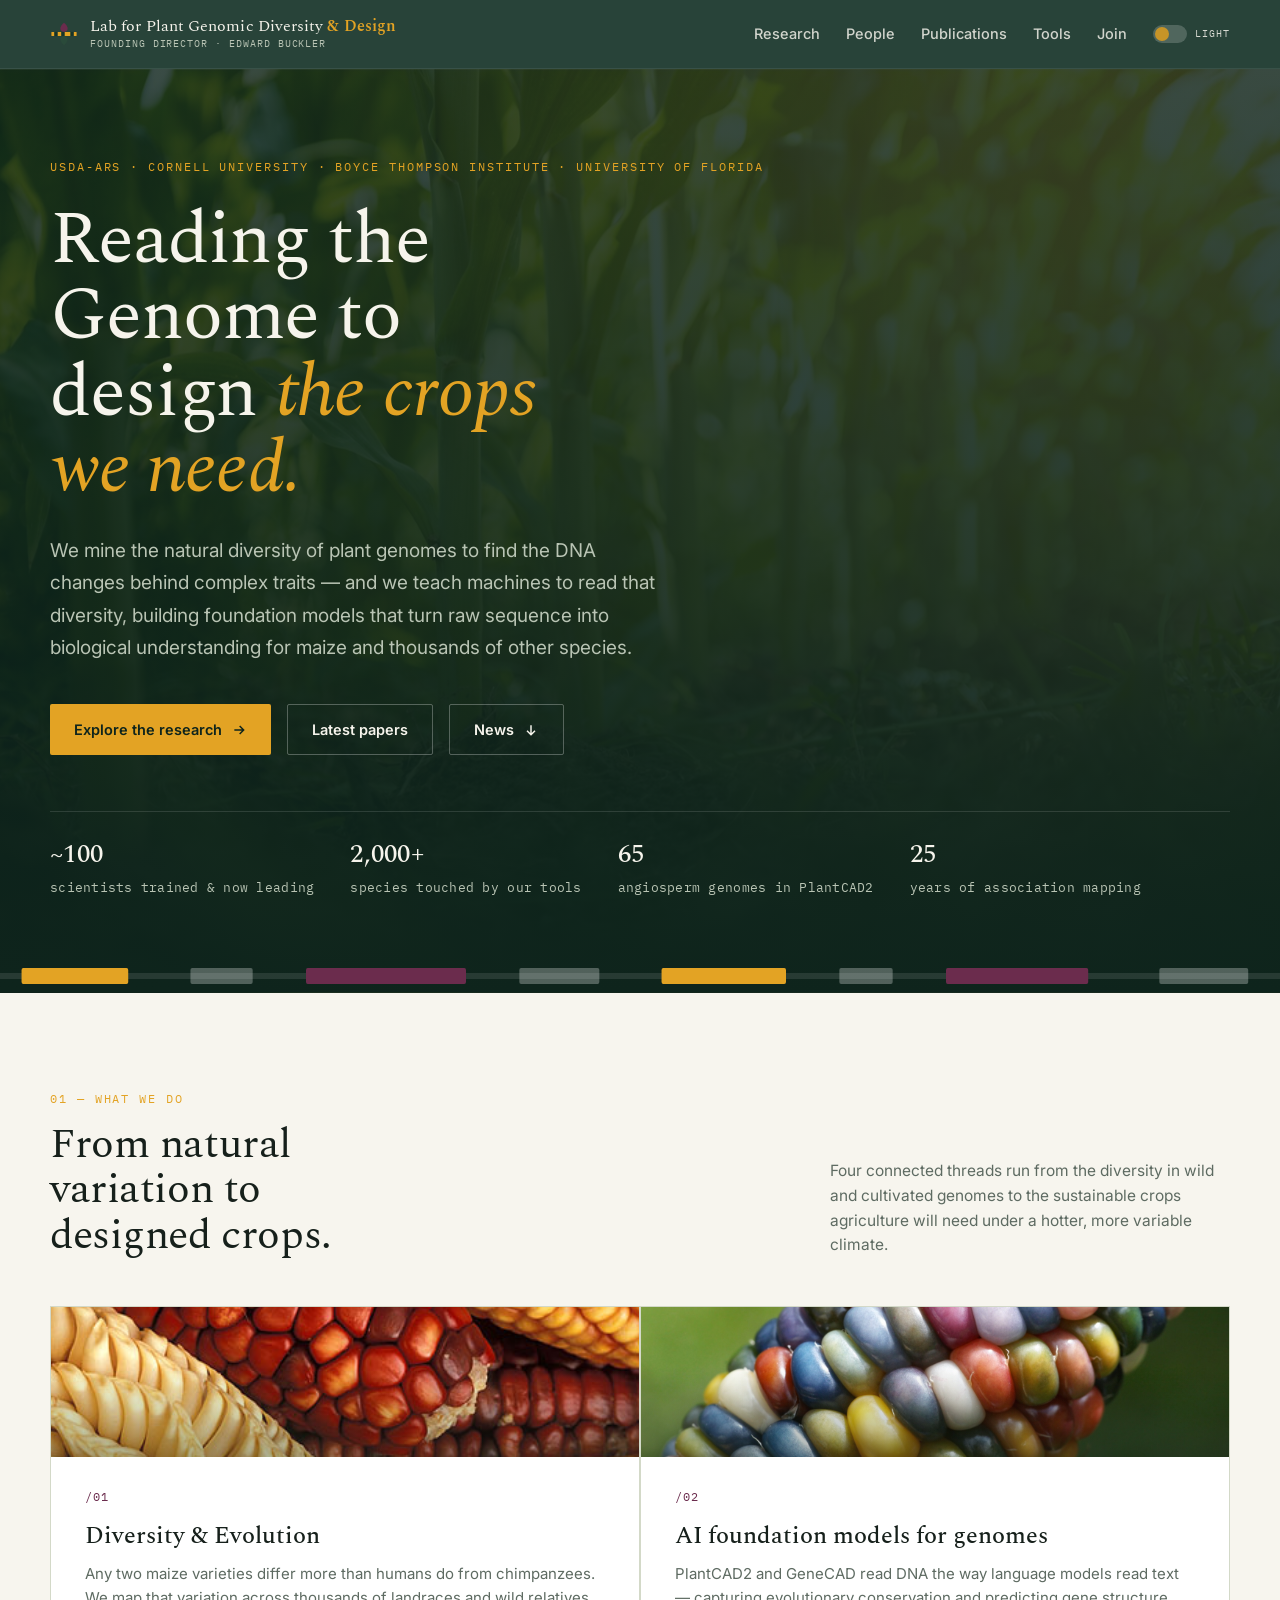
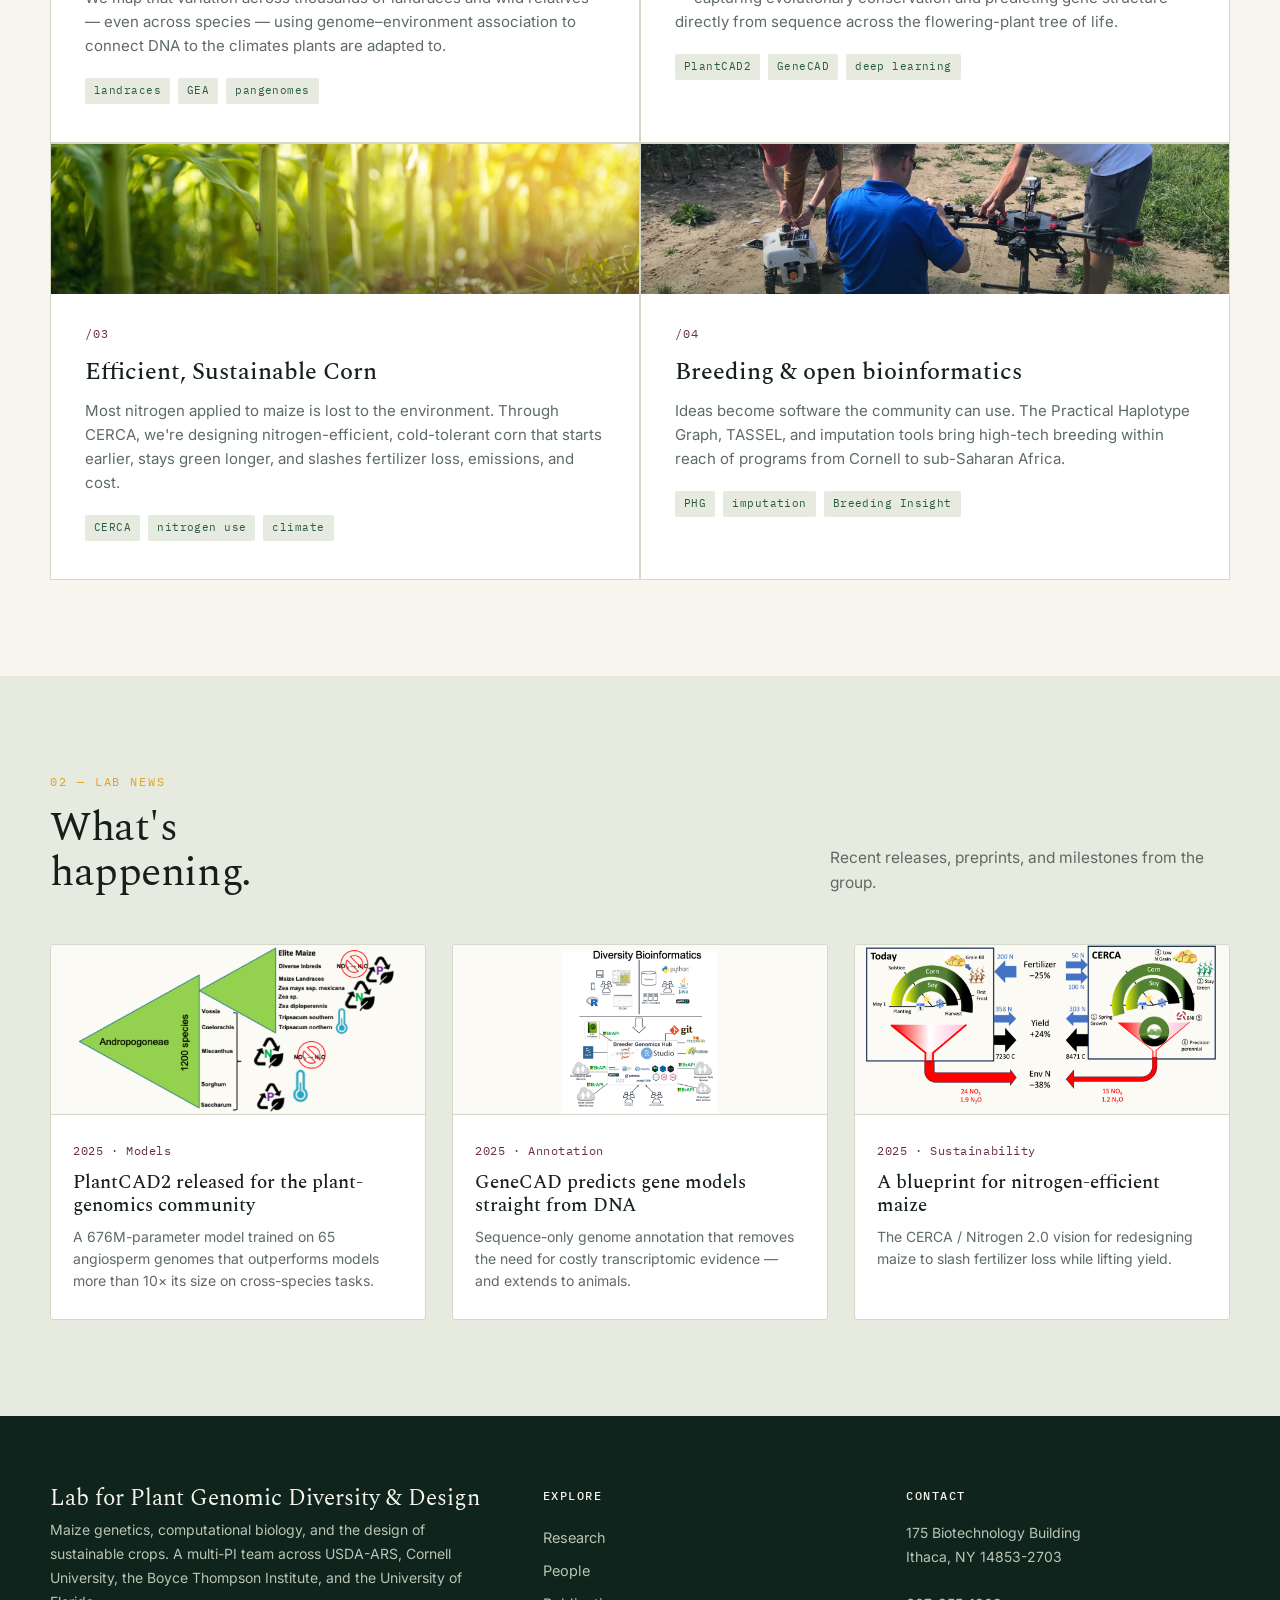
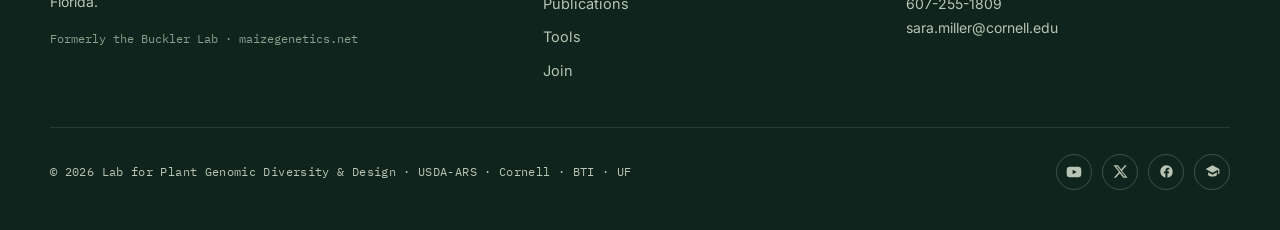
==== commit b300af20: "Add headshots, real figures/icons, and copy fixes - People: full-lab 2023 photo as main image; 19 he" ====
--- a/index.html
+++ b/index.html
@@ -22,7 +22,7 @@
   <header class="hero hero-photo" id="top" data-spy-section>
     <div class="wrap">
       <span class="eyebrow">USDA-ARS · Cornell University · Boyce Thompson Institute · University of Florida</span>
-      <h1>Reading the genome to design <em>the crops we need.</em></h1>
+      <h1>Reading the Genome to design <em>the crops we need.</em></h1>
       <p class="lede">We mine the natural diversity of plant genomes to find the DNA changes behind complex traits — and we teach machines to read that diversity, building foundation models that turn raw sequence into biological understanding for maize and thousands of other species.</p>
       <div class="hero-cta">
         <a class="btn btn-primary" href="research.html">Explore the research
@@ -74,7 +74,7 @@
       </div>
       <div class="cards reveal">
         <a class="card" href="research.html#diversity">
-          <div class="imgslot has-img" style="background-image:url('images/corn-pile.jpg')"></div>
+          <div class="imgslot has-img" style="background-image:url('images/CornDiversityk7743-13.jpg')"></div>
           <span class="k">/01</span>
           <h3>Diversity &amp; Evolution</h3>
           <p>Any two maize varieties differ more than humans do from chimpanzees. We map that variation across thousands of landraces and wild relatives — even across species — using genome–environment association to connect DNA to the climates plants are adapted to.</p>
--- a/css/lab-pages.css
+++ b/css/lab-pages.css
@@ -81,6 +81,9 @@
 .person{display:flex;align-items:center;gap:14px;background:var(--surface);border:1px solid var(--line);border-radius:var(--radius-md);padding:14px 16px;transition:transform .18s ease,box-shadow .18s ease}
 .person:hover{transform:translateY(-2px);box-shadow:var(--shadow-soft)}
 .person .av{width:44px;height:44px;flex:none;border-radius:50%;display:flex;align-items:center;justify-content:center;font-family:"Spectral",serif;font-size:15px;color:var(--on-dark);background:linear-gradient(135deg,#2a4a3a,var(--forest))}
+/* headshot photos in avatars (fall back to initials where absent) */
+.lead-card .avatar.has-photo,.person .av.has-photo{background:none;overflow:hidden}
+.lead-card .avatar img,.person .av img{width:100%;height:100%;object-fit:cover;object-position:center 18%;display:block}
 .person:nth-child(4n+2) .av{background:linear-gradient(135deg,var(--gold),#a9761a);color:var(--forest-2)}
 .person:nth-child(4n+3) .av{background:linear-gradient(135deg,var(--anthocyanin),#3d1a2c)}
 .person:nth-child(4n) .av{background:linear-gradient(135deg,#2a6b57,#16342A)}
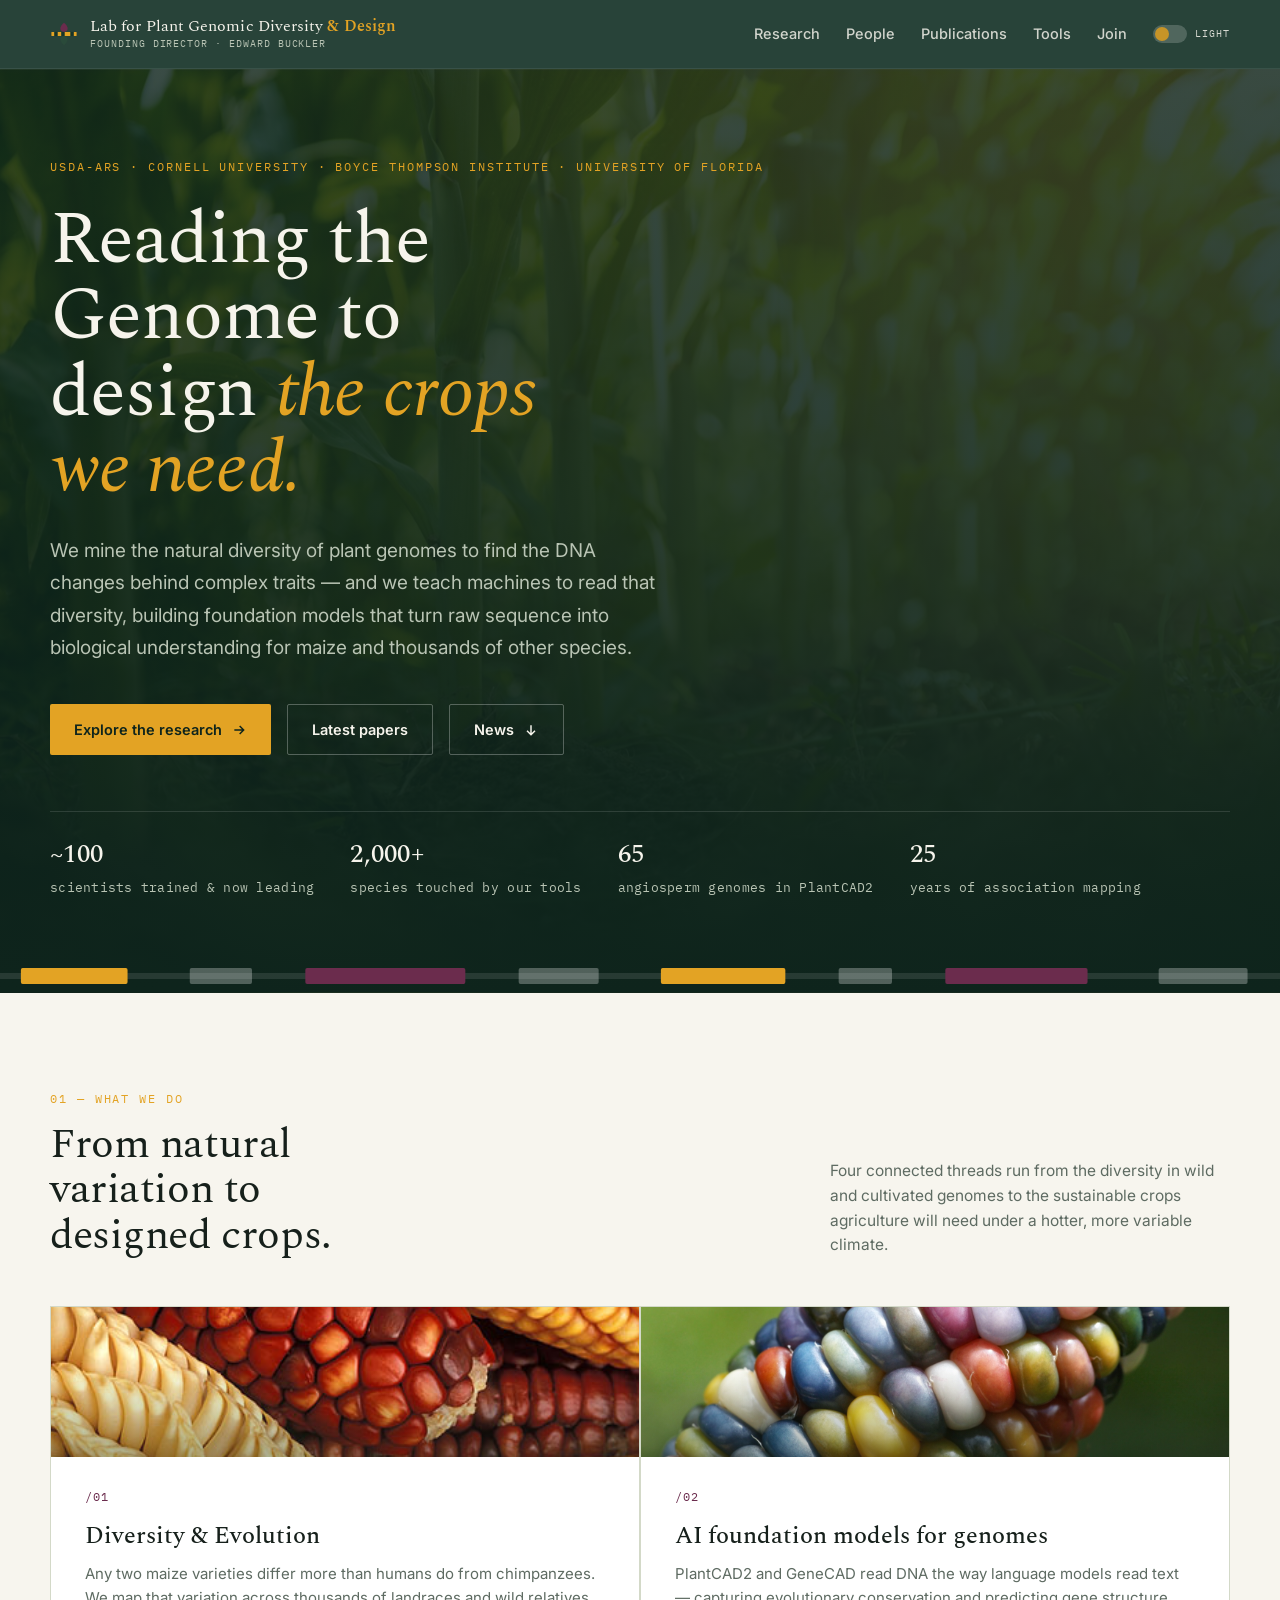
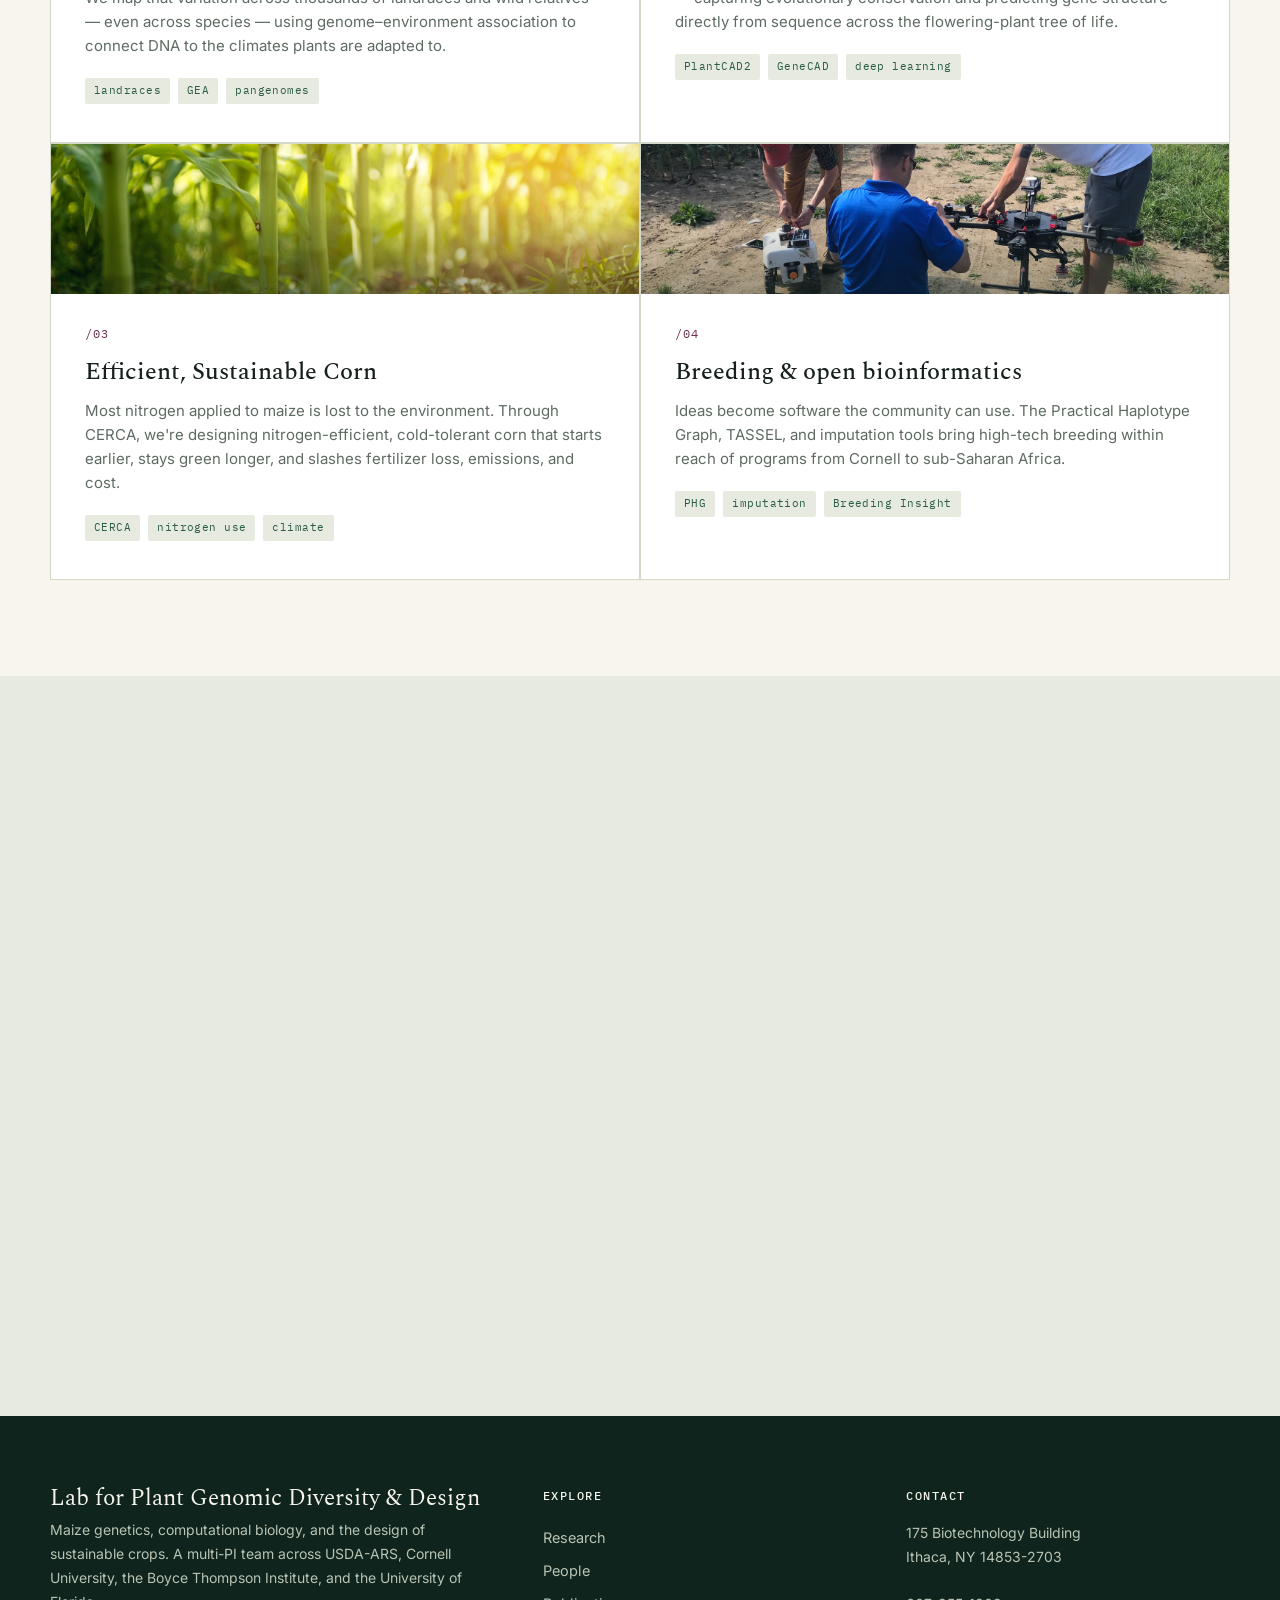
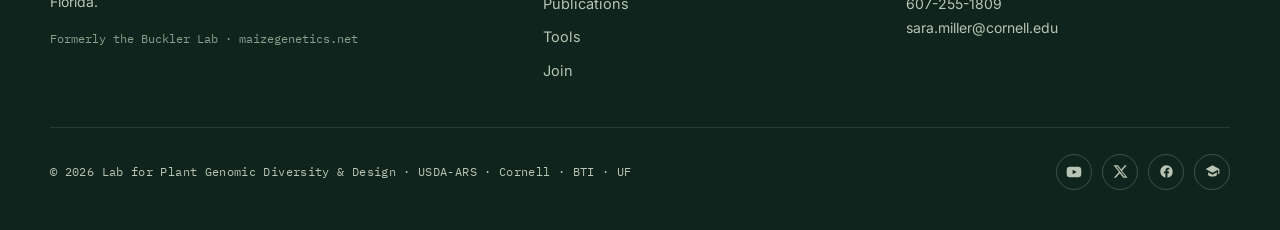
==== commit 272f1ff4: "Use provided figures for home news; stop bolding the PI in author lists - Home "What's happening" th" ====
--- a/index.html
+++ b/index.html
@@ -117,7 +117,7 @@
       </div>
       <div class="news-grid reveal">
         <article class="item">
-          <div class="thumb fig" style="background-image:url('images/phylogeny.png')"></div>
+          <div class="thumb fig" style="background-image:url('images/PlantCADFoundation.png')"></div>
           <div class="body">
             <span class="date">2025 · Models</span>
             <h3>PlantCAD2 released for the plant-genomics community</h3>
@@ -125,7 +125,7 @@
           </div>
         </article>
         <article class="item">
-          <div class="thumb fig" style="background-image:url('images/diversity-bioinformatics.png')"></div>
+          <div class="thumb fig" style="background-image:url('images/GeneCAD.png')"></div>
           <div class="body">
             <span class="date">2025 · Annotation</span>
             <h3>GeneCAD predicts gene models straight from DNA</h3>
@@ -133,7 +133,7 @@
           </div>
         </article>
         <article class="item">
-          <div class="thumb fig" style="background-image:url('images/cerca-system.png')"></div>
+          <div class="thumb fig" style="background-image:url('images/CERCASystem.jpg')"></div>
           <div class="body">
             <span class="date">2025 · Sustainability</span>
             <h3>A blueprint for nitrogen-efficient maize</h3>
--- a/css/lab-pages.css
+++ b/css/lab-pages.css
@@ -118,6 +118,9 @@
 .tool-card:hover{transform:translateY(-4px);box-shadow:var(--shadow-soft)}
 .tool-card .icon{width:52px;height:52px;border-radius:var(--radius-sm);display:flex;align-items:center;justify-content:center;font-family:"Spectral",serif;font-size:20px;color:var(--on-dark);background:linear-gradient(135deg,var(--forest),var(--forest-2));margin-bottom:18px;overflow:hidden}
 .tool-card .icon img{width:100%;height:100%;object-fit:cover}
+/* real logos (varied aspect / transparency) sit on white, shown whole */
+.tool-card .icon.logo{background:#fff;padding:5px}
+.tool-card .icon.logo img{object-fit:contain}
 .tool-card:nth-child(3n+2) .icon{background:linear-gradient(135deg,var(--anthocyanin),#3d1a2c)}
 .tool-card:nth-child(3n) .icon{background:linear-gradient(135deg,var(--gold),#a9761a);color:var(--forest-2)}
 .tool-card h3{font-size:21px;font-weight:500;margin-bottom:8px}
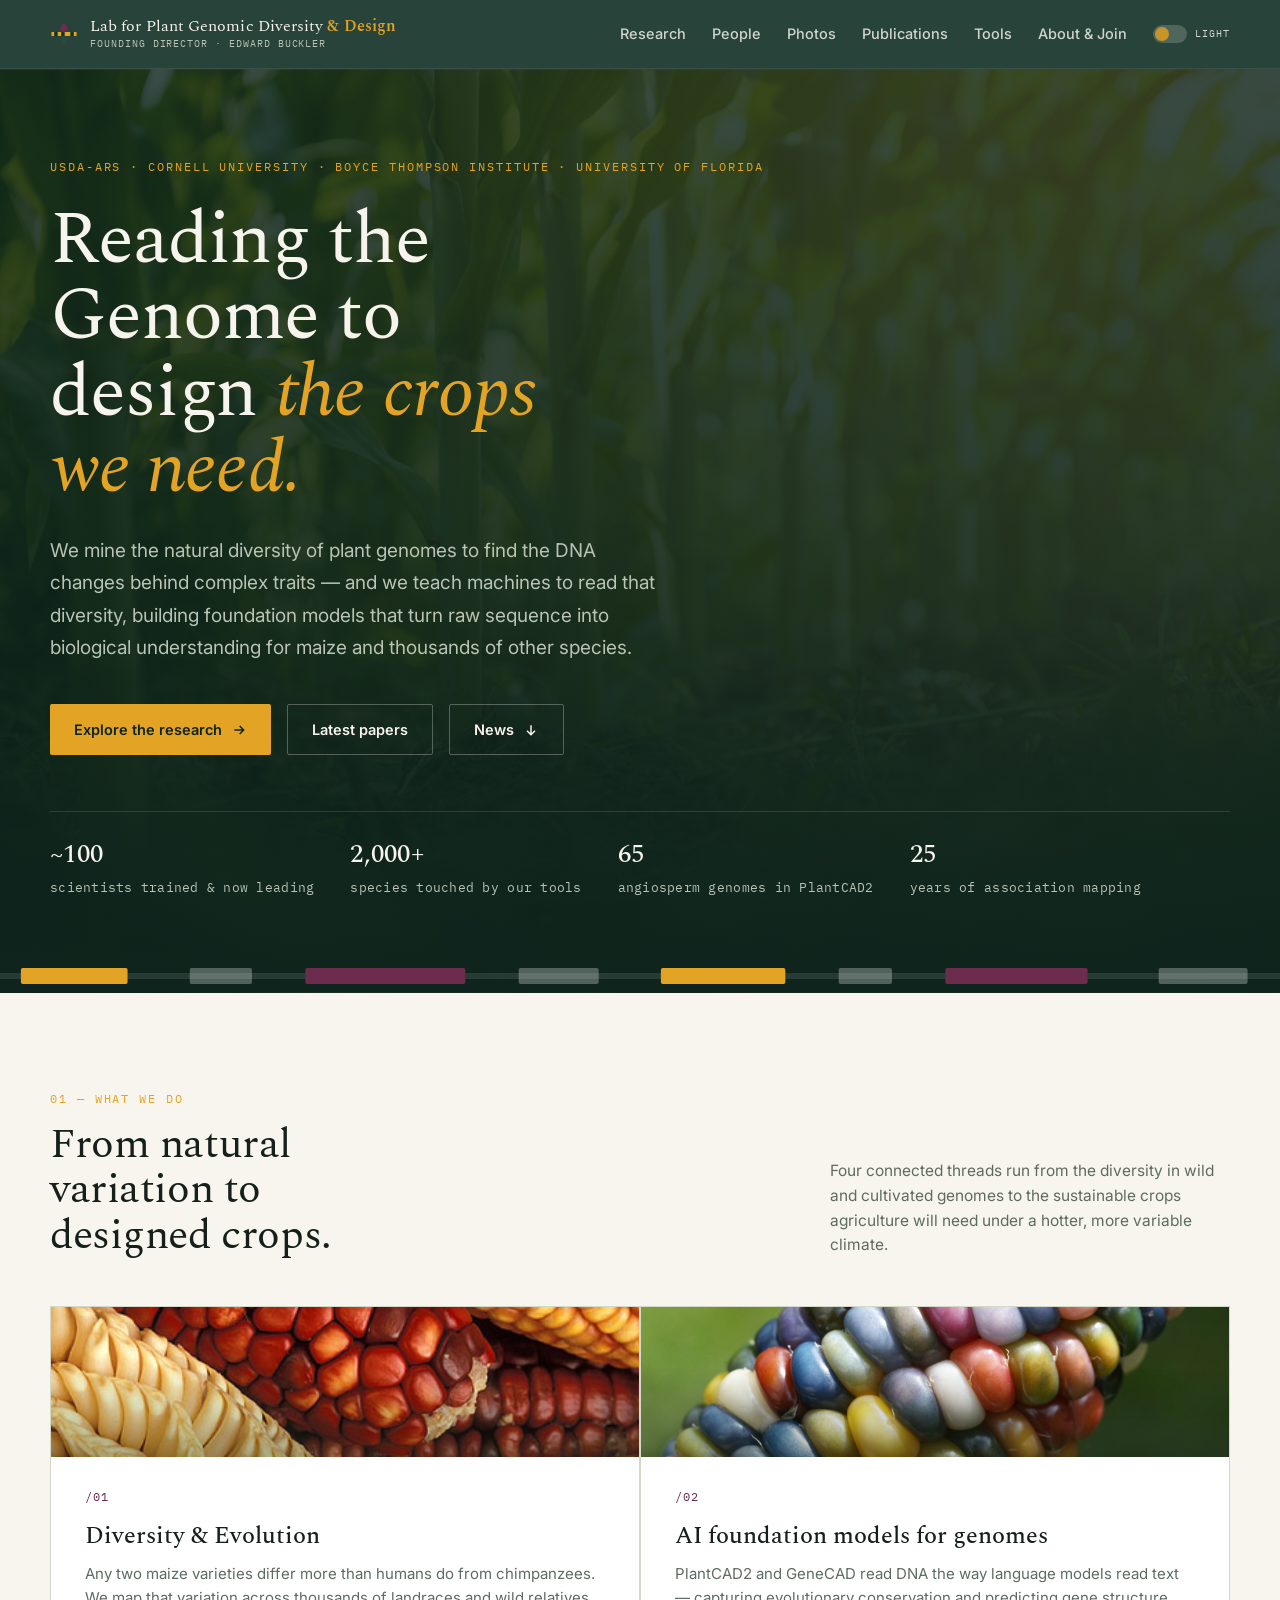
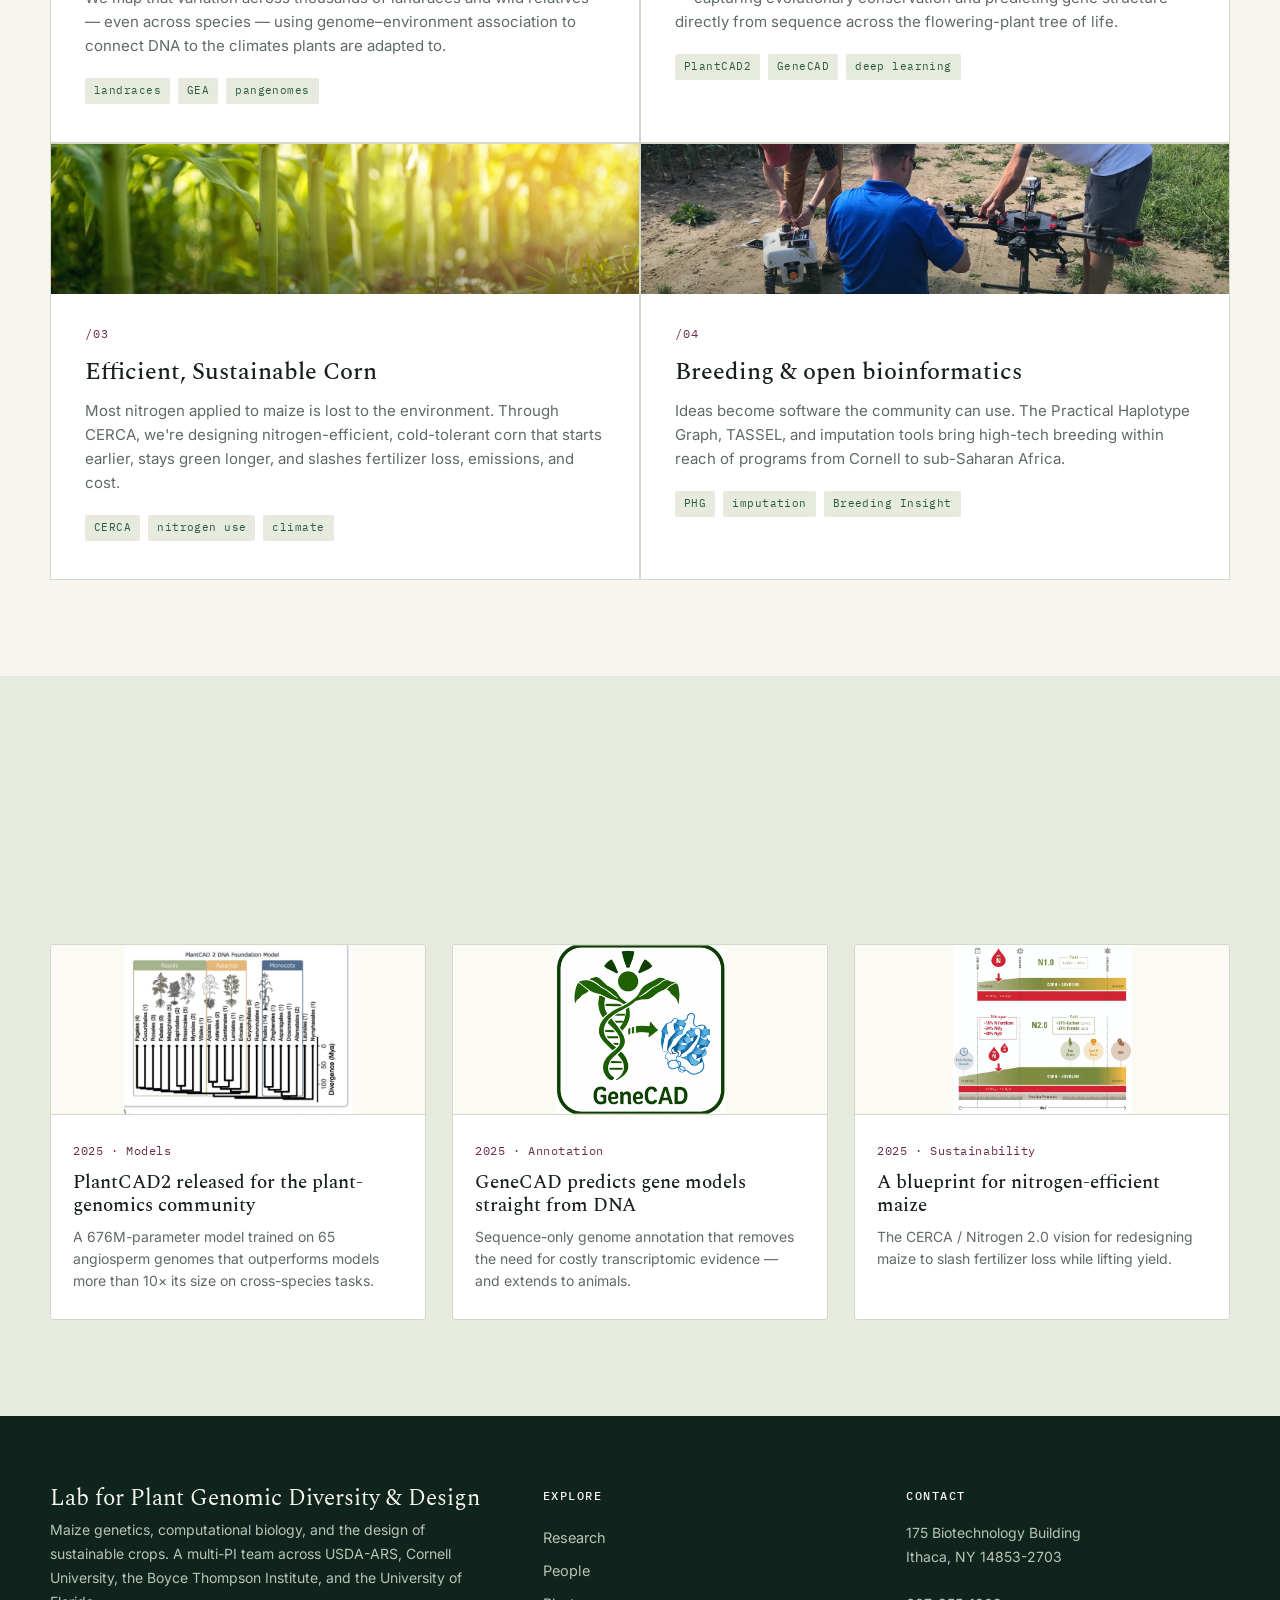
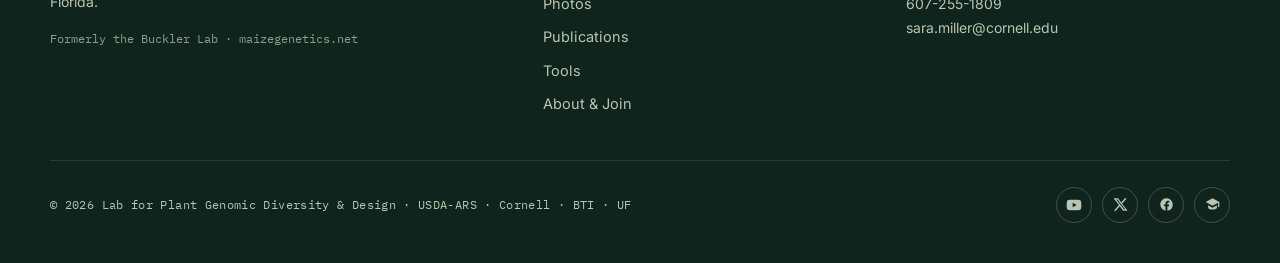
==== commit 6c94b470: "Switch to clean URLs; add SEO metadata" ====
--- a/index.html
+++ b/index.html
@@ -6,6 +6,39 @@
   <meta name="viewport" content="width=device-width, initial-scale=1">
   <title>Lab for Plant Genomic Diversity &amp; Design</title>
   <meta name="description" content="Reading plant genomes to design the crops we need. A multi-PI lab across USDA-ARS, Cornell, the Boyce Thompson Institute, and the University of Florida. Formerly the Buckler Lab.">
+  <link rel="canonical" href="https://www.maizegenetics.net/">
+  <meta property="og:type" content="website">
+  <meta property="og:site_name" content="Lab for Plant Genomic Diversity &amp; Design">
+  <meta property="og:title" content="Lab for Plant Genomic Diversity &amp; Design">
+  <meta property="og:description" content="Reading plant genomes to design the crops we need. A multi-PI lab across USDA-ARS, Cornell, the Boyce Thompson Institute, and the University of Florida. Formerly the Buckler Lab.">
+  <meta property="og:url" content="https://www.maizegenetics.net/">
+  <meta property="og:image" content="https://www.maizegenetics.net/images/hero-maize.jpg">
+  <meta name="twitter:card" content="summary_large_image">
+  <script type="application/ld+json">
+  {
+    "@context": "https://schema.org",
+    "@type": "ResearchOrganization",
+    "name": "Lab for Plant Genomic Diversity & Design",
+    "alternateName": ["Buckler Lab", "Maize Genetics"],
+    "url": "https://www.maizegenetics.net/",
+    "image": "https://www.maizegenetics.net/images/hero-maize.jpg",
+    "description": "Reading plant genomes to design the crops we need. A multi-PI lab across USDA-ARS, Cornell, the Boyce Thompson Institute, and the University of Florida.",
+    "founder": { "@type": "Person", "name": "Edward S. Buckler" },
+    "telephone": "+1-607-255-1809",
+    "address": {
+      "@type": "PostalAddress",
+      "streetAddress": "175 Biotechnology Building",
+      "addressLocality": "Ithaca",
+      "addressRegion": "NY",
+      "postalCode": "14853-2703",
+      "addressCountry": "US"
+    },
+    "sameAs": [
+      "https://www.youtube.com/channel/UCS1SdXlyMI1OsSf5yA_oFqw",
+      "https://www.facebook.com/Buckler-Lab-199945150087322/"
+    ]
+  }
+  </script>
   <link rel="preconnect" href="https://fonts.googleapis.com">
   <link rel="preconnect" href="https://fonts.gstatic.com" crossorigin>
   <link href="https://fonts.googleapis.com/css2?family=Spectral:ital,wght@0,300;0,400;0,500;0,600;1,400&family=Inter:wght@400;500;600&family=IBM+Plex+Mono:wght@400;500&display=swap" rel="stylesheet">
@@ -25,10 +58,10 @@
       <h1>Reading the Genome to design <em>the crops we need.</em></h1>
       <p class="lede">We mine the natural diversity of plant genomes to find the DNA changes behind complex traits — and we teach machines to read that diversity, building foundation models that turn raw sequence into biological understanding for maize and thousands of other species.</p>
       <div class="hero-cta">
-        <a class="btn btn-primary" href="research.html">Explore the research
+        <a class="btn btn-primary" href="research">Explore the research
           <svg width="16" height="16" viewBox="0 0 24 24" fill="none" stroke="currentColor" stroke-width="2.2"><path d="M5 12h14M13 6l6 6-6 6"/></svg>
         </a>
-        <a class="btn btn-ghost" href="publications.html">Latest papers</a>
+        <a class="btn btn-ghost" href="publications">Latest papers</a>
         <a class="btn btn-ghost" href="#news">News
           <svg width="16" height="16" viewBox="0 0 24 24" fill="none" stroke="currentColor" stroke-width="2.2"><path d="M12 5v14M6 13l6 6 6-6"/></svg>
         </a>
@@ -73,28 +106,28 @@
         <p>Four connected threads run from the diversity in wild and cultivated genomes to the sustainable crops agriculture will need under a hotter, more variable climate.</p>
       </div>
       <div class="cards reveal">
-        <a class="card" href="research.html#diversity">
+        <a class="card" href="research#diversity">
           <div class="imgslot has-img" style="background-image:url('images/CornDiversityk7743-13.jpg')"></div>
           <span class="k">/01</span>
           <h3>Diversity &amp; Evolution</h3>
           <p>Any two maize varieties differ more than humans do from chimpanzees. We map that variation across thousands of landraces and wild relatives — even across species — using genome–environment association to connect DNA to the climates plants are adapted to.</p>
           <div class="tags"><span class="tag">landraces</span><span class="tag">GEA</span><span class="tag">pangenomes</span></div>
         </a>
-        <a class="card" href="research.html#ai">
+        <a class="card" href="research#ai">
           <div class="imgslot has-img" style="background-image:url('images/maize-closeup.jpg')"></div>
           <span class="k">/02</span>
           <h3>AI foundation models for genomes</h3>
           <p>PlantCAD2 and GeneCAD read DNA the way language models read text — capturing evolutionary conservation and predicting gene structure directly from sequence across the flowering-plant tree of life.</p>
           <div class="tags"><span class="tag">PlantCAD2</span><span class="tag">GeneCAD</span><span class="tag">deep learning</span></div>
         </a>
-        <a class="card" href="research.html#nitrogen">
+        <a class="card" href="research#nitrogen">
           <div class="imgslot has-img" style="background-image:url('images/hero-maize.jpg')"></div>
           <span class="k">/03</span>
           <h3>Efficient, Sustainable Corn</h3>
           <p>Most nitrogen applied to maize is lost to the environment. Through CERCA, we're designing nitrogen-efficient, cold-tolerant corn that starts earlier, stays green longer, and slashes fertilizer loss, emissions, and cost.</p>
           <div class="tags"><span class="tag">CERCA</span><span class="tag">nitrogen use</span><span class="tag">climate</span></div>
         </a>
-        <a class="card" href="research.html#breeding">
+        <a class="card" href="research#breeding">
           <div class="imgslot has-img" style="background-image:url('images/drone.jpg')"></div>
           <span class="k">/04</span>
           <h3>Breeding &amp; open bioinformatics</h3>
--- a/css/lab-pages.css
+++ b/css/lab-pages.css
@@ -37,6 +37,8 @@
 .thread h2{font-size:clamp(26px,3vw,36px);line-height:1.1;letter-spacing:-.01em;font-weight:400;margin-bottom:16px}
 .thread p{color:var(--text-soft);font-size:16px;line-height:1.75}
 .thread p + p{margin-top:14px}
+.thread-cta{margin-top:20px}
+.thread-cta + .tags{margin-top:24px}
 .thread .tags{margin-top:22px;display:flex;gap:8px;flex-wrap:wrap}
 .thread .tag{font-family:"IBM Plex Mono",monospace;font-size:11px;letter-spacing:.04em;color:var(--green);background:var(--band-alt);padding:5px 10px;border-radius:var(--radius-sm)}
 body.theme-dark .thread .tag{color:var(--on-dark)}
@@ -87,7 +89,7 @@
 .person:nth-child(4n+2) .av{background:linear-gradient(135deg,var(--gold),#a9761a);color:var(--forest-2)}
 .person:nth-child(4n+3) .av{background:linear-gradient(135deg,var(--anthocyanin),#3d1a2c)}
 .person:nth-child(4n) .av{background:linear-gradient(135deg,#2a6b57,#16342A)}
-.person .who{min-width:0}
+.person .who{min-width:0;display:flex;flex-direction:column}
 .person .nm{font-family:"Spectral",serif;font-size:16px;font-weight:500;line-height:1.15}
 .person .rl{font-family:"IBM Plex Mono",monospace;font-size:10.5px;letter-spacing:.04em;text-transform:uppercase;color:var(--text-soft);margin-top:3px}
 
@@ -118,11 +120,13 @@
 .tool-card:hover{transform:translateY(-4px);box-shadow:var(--shadow-soft)}
 .tool-card .icon{width:52px;height:52px;border-radius:var(--radius-sm);display:flex;align-items:center;justify-content:center;font-family:"Spectral",serif;font-size:20px;color:var(--on-dark);background:linear-gradient(135deg,var(--forest),var(--forest-2));margin-bottom:18px;overflow:hidden}
 .tool-card .icon img{width:100%;height:100%;object-fit:cover}
-/* real logos (varied aspect / transparency) sit on white, shown whole */
-.tool-card .icon.logo{background:#fff;padding:5px}
-.tool-card .icon.logo img{object-fit:contain}
-.tool-card:nth-child(3n+2) .icon{background:linear-gradient(135deg,var(--anthocyanin),#3d1a2c)}
-.tool-card:nth-child(3n) .icon{background:linear-gradient(135deg,var(--gold),#a9761a);color:var(--forest-2)}
+.tool-card .icon.logo{width:96px;height:64px;background:transparent;border-radius:0;padding:0;overflow:visible;margin-bottom:16px;flex-shrink:0}
+.tool-card .icon.logo img{width:100%;height:100%;object-fit:contain;object-position:left center}
+.tool-card .icon.logo .logo-light{display:none}
+body.theme-dark .tool-card .icon.logo img:not(.logo-light):not(:only-child){display:none}
+body.theme-dark .tool-card .icon.logo .logo-light{display:block}
+.tool-card:nth-child(3n+2) .icon:not(.logo){background:linear-gradient(135deg,var(--anthocyanin),#3d1a2c)}
+.tool-card:nth-child(3n) .icon:not(.logo){background:linear-gradient(135deg,var(--gold),#a9761a);color:var(--forest-2)}
 .tool-card h3{font-size:21px;font-weight:500;margin-bottom:8px}
 .tool-card p{color:var(--text-soft);font-size:14.5px;line-height:1.6;flex:1}
 .tool-card .tlinks{margin-top:18px;display:flex;gap:16px;flex-wrap:wrap}
@@ -147,10 +151,11 @@
 /* ---------- publication archive: theme tiles ---------- */
 .theme-tiles{display:grid;grid-template-columns:repeat(auto-fill,minmax(280px,1fr));gap:16px}
 /* featured cards (landmarks + recent) — richer, always two-up */
-.featured-tiles{display:grid;grid-template-columns:repeat(2,1fr);gap:16px}
+.featured-tiles{display:grid;grid-template-columns:repeat(3,1fr);gap:16px}
 .featured-tiles .theme-tile.feature{background:linear-gradient(150deg,var(--forest) 0%,var(--forest-2) 100%);border-color:transparent;padding:30px}
 .featured-tiles .theme-tile.feature::before{height:4px;background:var(--gold)}
-.featured-tiles .theme-tile.feature:nth-child(2)::before{background:var(--anthocyanin)}
+.featured-tiles .theme-tile.feature:nth-child(2)::before{background:#2f9e8f}
+.featured-tiles .theme-tile.feature:nth-child(3)::before{background:var(--anthocyanin)}
 .theme-tile.feature .theme-count,.theme-tile.feature .theme-go{color:var(--gold)!important}
 .theme-tile.feature h3{color:var(--on-dark);font-size:23px}
 .theme-tile.feature p{color:var(--on-dark-soft)}
@@ -225,3 +230,84 @@
   .tl-row{grid-template-columns:1fr;gap:3px;padding:9px 0;border-bottom:1px solid var(--line)}
   .tl-track{height:16px}
 }
+
+/* ============ per-person profiles (person.html) + roster links ============ */
+.page-hero.compact { padding: 26px 0 18px; }
+.page-hero.compact .crumbs { margin: 0; }
+
+a.lead-card, a.person { text-decoration: none; color: inherit; cursor: pointer; }
+a.lead-card:hover, a.person:hover { transform: translateY(-2px); }
+a.person .nm { text-decoration: none; }
+a.person:hover .nm { color: var(--gold, #E3A324); }
+
+.tl-namelink { color: inherit; text-decoration: none; border-bottom: 1px dotted rgba(127,127,127,.5); }
+.tl-namelink:hover { color: var(--gold, #E3A324); border-bottom-color: var(--gold, #E3A324); }
+
+.profile-grid { display: grid; grid-template-columns: 230px 1fr; gap: 40px; align-items: start; }
+.profile-side { position: sticky; top: 90px; }
+.p-photo { border-radius: 14px; overflow: hidden; background: var(--forest-2, #0E241C); aspect-ratio: 1/1.15; }
+.p-photo img { width: 100%; height: 100%; object-fit: cover; object-position: center 18%; display: block; }
+.p-links { display: flex; flex-direction: column; gap: 8px; margin-top: 18px; }
+.p-link { display: inline-flex; align-items: center; gap: 8px; font-size: 14px; font-weight: 500;
+  color: inherit; text-decoration: none; padding: 8px 12px; border: 1px solid rgba(127,127,127,.28);
+  border-radius: 9px; transition: border-color .15s, color .15s; }
+.p-link:hover { border-color: var(--gold, #E3A324); color: var(--gold, #E3A324); }
+.p-link svg { flex: none; }
+
+.profile-main h1 { font-family: Spectral, serif; font-size: clamp(28px, 3.4vw, 42px); line-height: 1.08; margin: 6px 0 4px; }
+.profile-main .eyebrow { display: block; }
+.p-years { font-family: "IBM Plex Mono", monospace; font-size: 13px; opacity: .7; margin: 2px 0; }
+.p-now { font-size: 15px; opacity: .85; margin: 6px 0 0; }
+.p-bio { margin-top: 22px; max-width: 60ch; }
+.p-bio p { font-size: 16.5px; line-height: 1.72; margin: 0 0 16px; }
+.p-back { margin-top: 26px; }
+.p-back a { color: var(--gold, #E3A324); text-decoration: none; font-weight: 500; }
+
+@media (max-width: 720px) {
+  .profile-grid { grid-template-columns: 1fr; gap: 26px; }
+  .profile-side { position: static; max-width: 260px; }
+}
+
+/* ============ year photo gallery + lightbox (photos.html) ============ */
+/* pins to the very top: the primary nav scrolls away (it is sticky inside a
+   nav-height wrapper), so there is nothing above the chips once you scroll */
+.year-chips{position:sticky;top:0;z-index:50;background:var(--band-alt);border-bottom:1px solid var(--line)}
+.year-chips .wrap{display:flex;gap:7px;overflow-x:auto;padding:11px 0;scrollbar-width:none}
+.year-chips .wrap::-webkit-scrollbar{display:none}
+.year-chip{flex:none;font-family:"IBM Plex Mono",monospace;font-size:11.5px;letter-spacing:.05em;padding:5px 12px;border-radius:20px;border:1px solid var(--line);background:var(--surface);color:var(--text-soft);transition:all .18s ease}
+.year-chip:hover{background:var(--forest);border-color:var(--forest);color:var(--on-dark)}
+body.theme-dark .year-chip:hover{background:var(--gold);border-color:var(--gold);color:var(--forest-2)}
+
+.yp-year .pub-year{display:flex;align-items:baseline;gap:12px}
+.yp-year:first-child .pub-year{margin-top:0}
+.yp-count{font-size:10.5px;letter-spacing:.08em;color:var(--text-soft)}
+.yp-grid{display:grid;grid-template-columns:repeat(auto-fill,minmax(220px,1fr));gap:14px;margin-top:14px}
+.yp-item{position:relative;display:block;width:100%;padding:0;border:1px solid var(--line);border-radius:var(--radius-md);overflow:hidden;background:var(--surface);transition:transform .2s ease,box-shadow .2s ease}
+.yp-item:hover,.yp-item:focus-visible{transform:translateY(-3px);box-shadow:var(--shadow-soft)}
+.yp-item img{width:100%;aspect-ratio:4/3;object-fit:cover;transition:transform .35s ease}
+.yp-item:hover img{transform:scale(1.05)}
+.yp-cap{position:absolute;left:0;right:0;bottom:0;padding:22px 12px 9px;text-align:left;font-size:12.5px;line-height:1.35;color:var(--on-dark);background:linear-gradient(transparent,rgba(14,36,28,.82));opacity:0;transition:opacity .2s ease}
+.yp-item:hover .yp-cap,.yp-item:focus-visible .yp-cap{opacity:1}
+
+.lightbox{width:100vw;max-width:100vw;height:100vh;max-height:100vh;border:0;padding:0;background:rgba(10,20,16,.96);color:var(--on-dark);overflow:hidden}
+.lightbox::backdrop{background:rgba(10,20,16,.9)}
+body.lb-open{overflow:hidden}
+.lb-stage{margin:0;height:100%;display:flex;flex-direction:column;align-items:center;justify-content:center;gap:14px;padding:52px 68px}
+.lb-stage img{width:auto;height:auto;max-width:100%;max-height:82vh;object-fit:contain;border-radius:var(--radius-md)}
+.lb-meta{display:flex;flex-direction:column;align-items:center;gap:4px;text-align:center;min-height:34px}
+.lb-where{font-family:"IBM Plex Mono",monospace;font-size:11.5px;letter-spacing:.1em;color:var(--gold)}
+.lb-cap{font-size:14.5px;color:var(--on-dark-soft);max-width:60ch}
+.lb-btn{position:absolute;display:flex;align-items:center;justify-content:center;width:46px;height:46px;border:1px solid rgba(246,244,236,.22);border-radius:50%;background:rgba(14,36,28,.6);color:var(--on-dark);font-size:26px;line-height:1;transition:background .18s ease,border-color .18s ease}
+.lb-btn:hover{background:var(--gold);border-color:var(--gold);color:var(--forest-2)}
+.lb-prev{left:14px;top:50%;transform:translateY(-50%)}
+.lb-next{right:14px;top:50%;transform:translateY(-50%)}
+.lb-close{right:14px;top:14px;font-size:24px}
+
+@media(max-width:860px){
+  .yp-grid{grid-template-columns:repeat(2,1fr);gap:10px}
+  .yp-cap{opacity:1;font-size:11.5px;padding:18px 9px 7px}
+  .lb-stage{padding:60px 12px 86px}
+  .lb-stage img{max-height:72vh}
+  .lb-prev{left:50%;top:auto;bottom:16px;transform:translateX(-78px)}
+  .lb-next{right:50%;top:auto;bottom:16px;transform:translateX(78px)}
+}
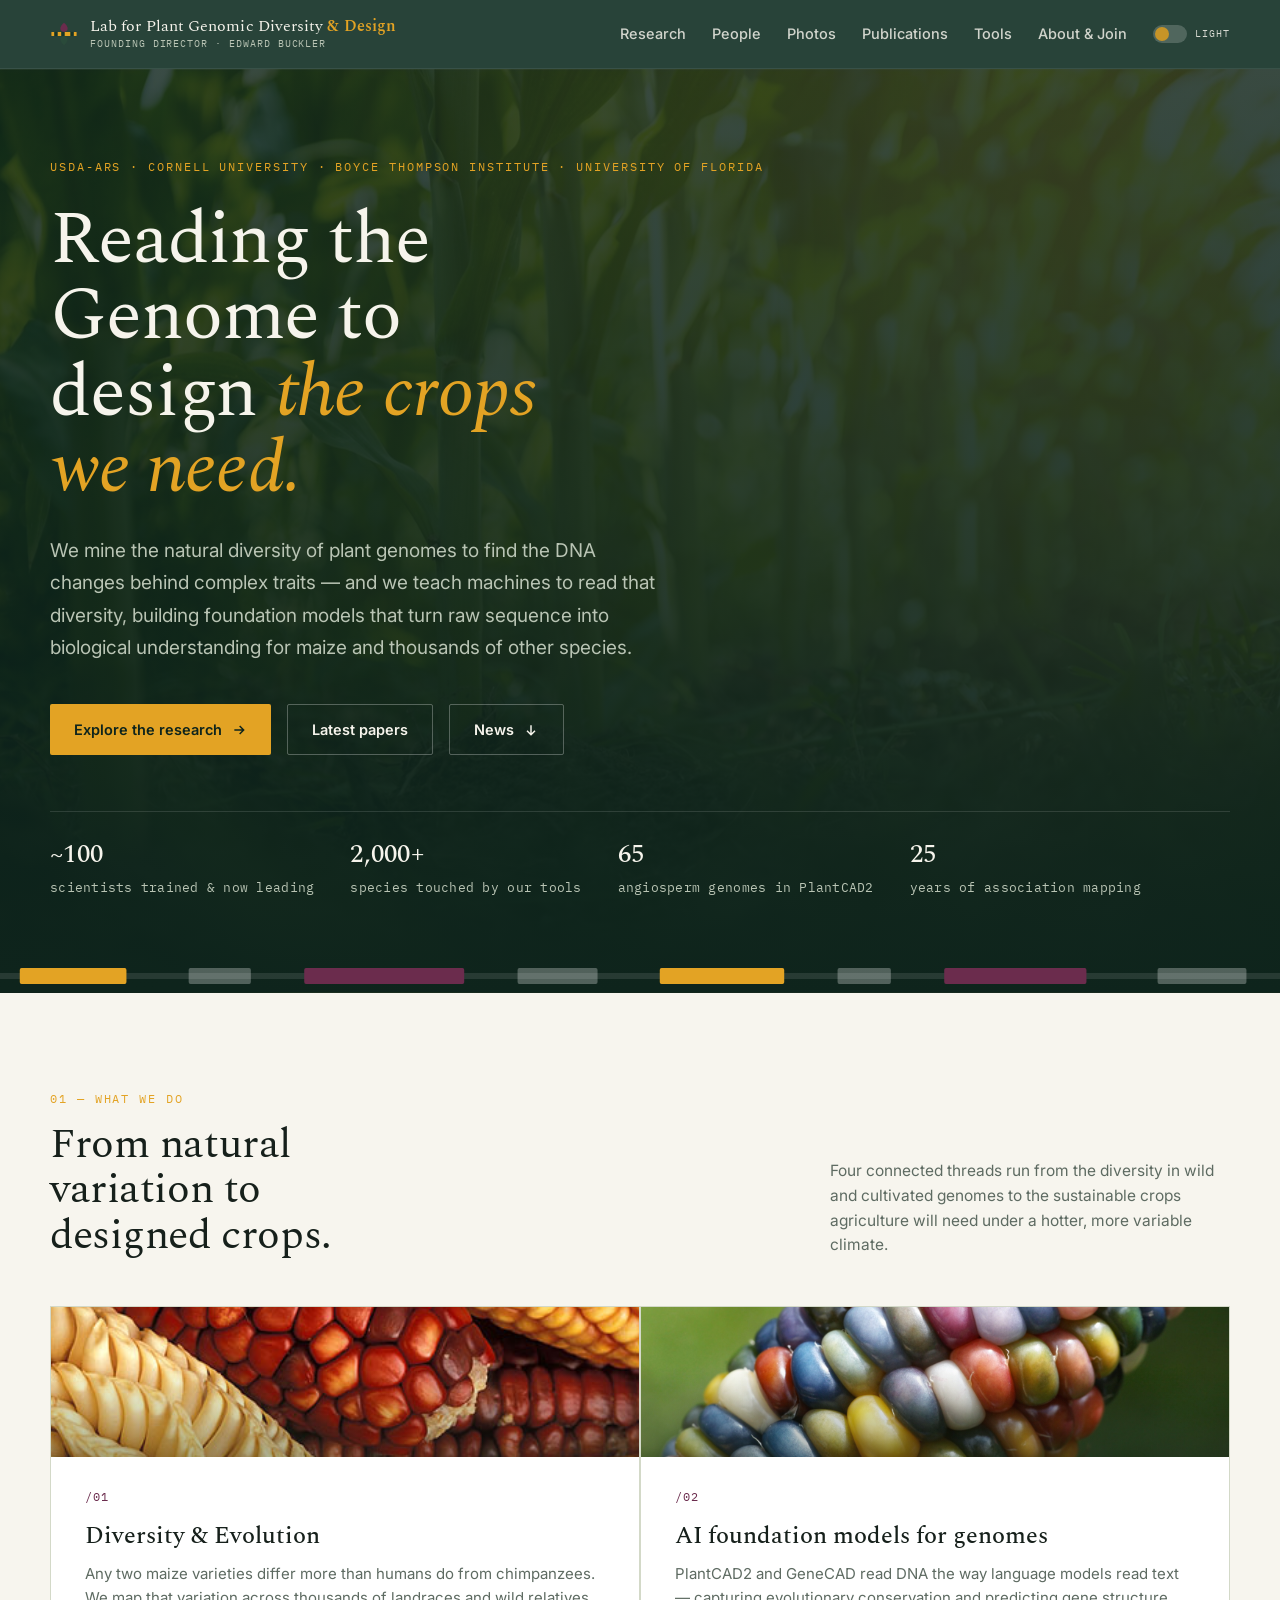
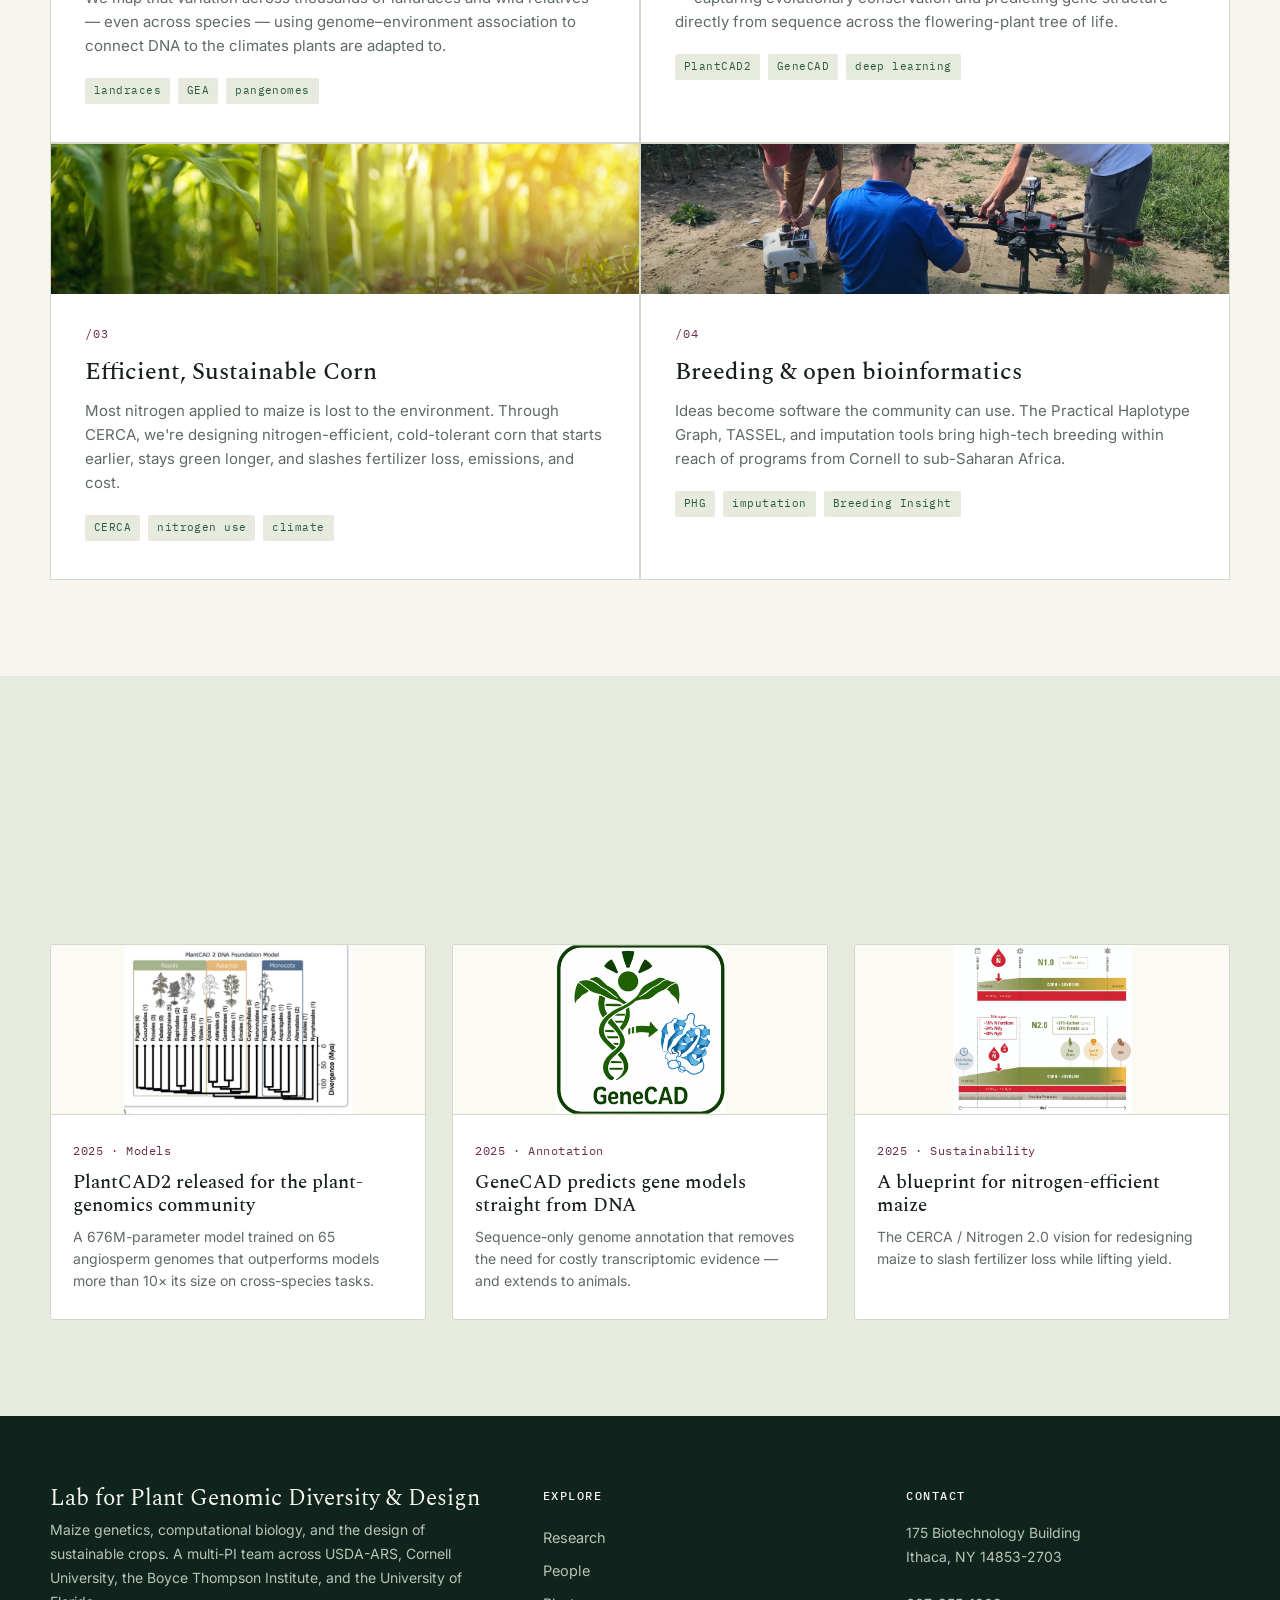
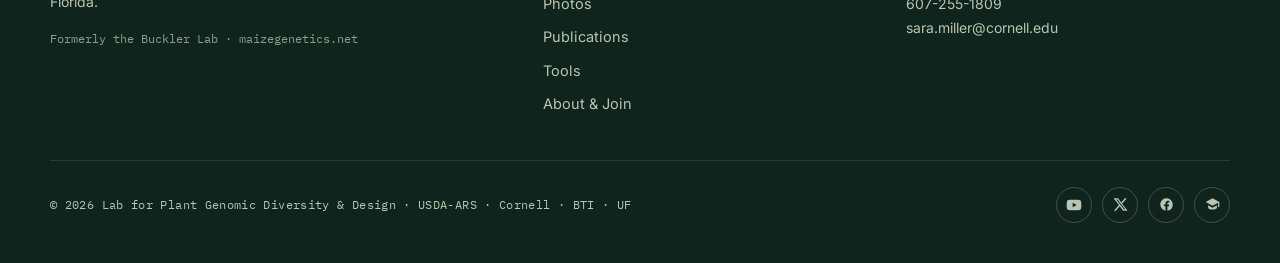
==== commit 6c3c292d: "Add favicon" ====
--- a/index.html
+++ b/index.html
@@ -39,6 +39,9 @@
     ]
   }
   </script>
+  <link rel="icon" href="favicon.ico" sizes="any">
+  <link rel="icon" href="favicon.svg" type="image/svg+xml">
+  <link rel="apple-touch-icon" href="apple-touch-icon.png">
   <link rel="preconnect" href="https://fonts.googleapis.com">
   <link rel="preconnect" href="https://fonts.gstatic.com" crossorigin>
   <link href="https://fonts.googleapis.com/css2?family=Spectral:ital,wght@0,300;0,400;0,500;0,600;1,400&family=Inter:wght@400;500;600&family=IBM+Plex+Mono:wght@400;500&display=swap" rel="stylesheet">
